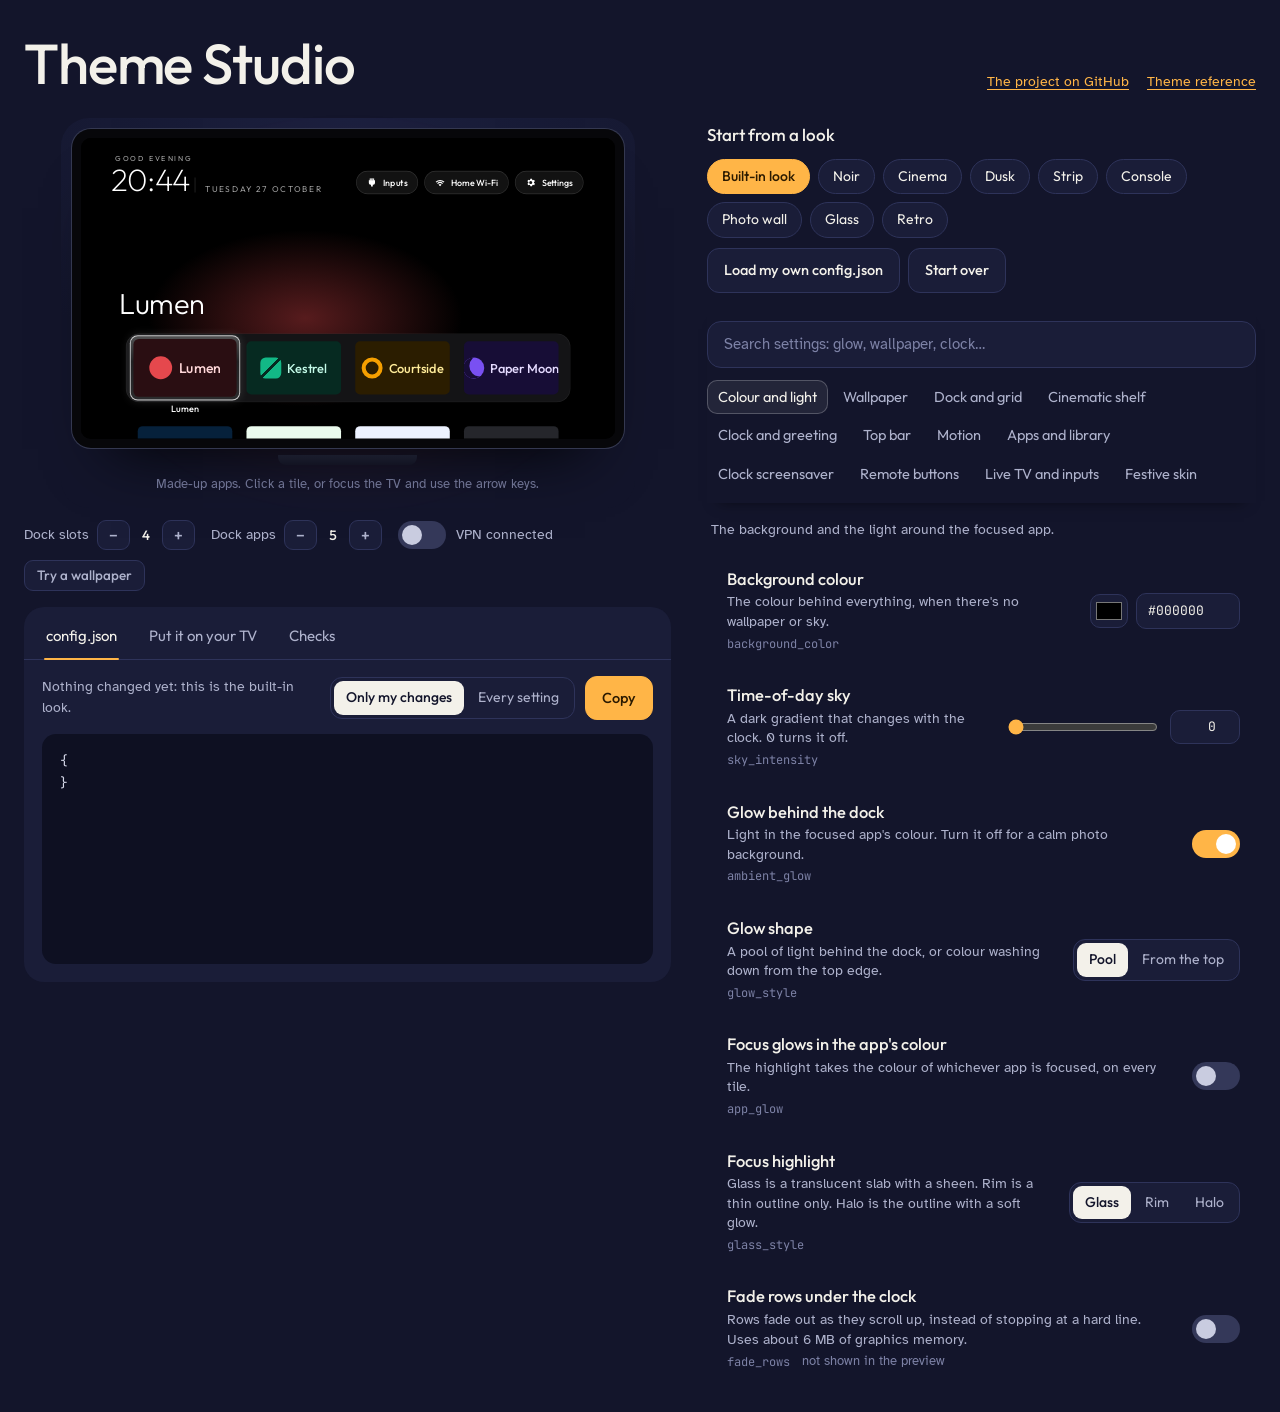
==== index.html @ d322337b "Add inline SVG favicon Co-Authored-By: Claude Opus 5.5 <noreply@anthropic.com>" ====
<!doctype html>
<html lang="en">
<head>
<meta charset="utf-8">
<meta name="viewport" content="width=device-width, initial-scale=1, viewport-fit=cover">
<title>Theme Studio</title>
<meta name="claude:viewport-fit-sides" content="cover">
<link rel="icon" type="image/svg+xml" href="data:image/svg+xml,%3Csvg xmlns='http://www.w3.org/2000/svg' viewBox='0 0 32 32'%3E%3Crect x='2' y='5' width='28' height='19' rx='3' fill='%2313152b' stroke='%23ffb547' stroke-width='2'/%3E%3Ccircle cx='25' cy='19.5' r='1.6' fill='%23ffb547'/%3E%3Cpath d='M11 28h10' stroke='%23ffb547' stroke-width='2' stroke-linecap='round'/%3E%3C/svg%3E">
<link rel="preconnect" href="https://fonts.googleapis.com">
<link rel="preconnect" href="https://fonts.gstatic.com" crossorigin>
<link rel="stylesheet" href="https://fonts.googleapis.com/css2?family=Outfit:wght@200;300;400;500;600&family=Atkinson+Hyperlegible:wght@400;700&family=JetBrains+Mono:wght@400;500&display=swap">
<style>
/*
  Layout: a living room after dark. Left, the TV on its wall (sticky), lit from behind in the focused app's colour;
  right, the settings list, styled like a TV menu. Below, the finished config.json and the three steps to use it.
  One dark look on purpose: it is a TV at night.
*/
:root {
  --night: #13152b;      /* the wall */
  --wall: #1a1d38;       /* raised surfaces */
  --wall-2: #222645;     /* inputs, hover */
  --edge: #2e335a;       /* hairlines */
  --ink: #f3f1ea;        /* warm white text */
  --soft: #aeb2cc;       /* secondary text */
  --faint: #7d82a6;      /* tertiary */
  --led: #ffb547;        /* standby-LED amber: the accent */
  --led-ink: #2b1a00;
  --ok: #6ee7a8;
  --warn: #ff9a62;
  --bad: #ff5c7a;
  --glass: rgba(255, 255, 255, .07);
  --glass-rim: rgba(255, 255, 255, .22);
  --font-display: "Outfit", "Avenir Next", "Segoe UI", sans-serif;
  --font-body: "Atkinson Hyperlegible", "Verdana", sans-serif;
  --font-code: "JetBrains Mono", ui-monospace, Menlo, Consolas, monospace;
  color-scheme: dark;
}
* { box-sizing: border-box; }
[hidden] { display: none !important; }
html, body { background: var(--night); color: var(--ink); }
body {
  font-family: var(--font-body); font-size: 15px; line-height: 1.55;
  padding-block: 28px 80px;
  padding-left: max(16px, env(safe-area-inset-left, 0px));
  padding-right: max(16px, env(safe-area-inset-right, 0px));
}
button, input, select, textarea { font: inherit; color: inherit; }
a { color: var(--led); text-underline-offset: 3px; }
code { font-family: var(--font-code); font-size: .86em; background: var(--wall-2); border-radius: 5px; padding: 1px 5px; overflow-wrap: anywhere; }
:focus-visible { outline: 2px solid var(--led); outline-offset: 2px; }
.wrap { max-width: 1500px; margin: 0 auto; }

/* Header */
.masthead { display: flex; flex-wrap: wrap; gap: 12px 32px; align-items: end; justify-content: space-between; margin-bottom: 26px; }
.brand { display: flex; flex-direction: column; gap: 6px; max-width: 62ch; }
.brand h1 { margin: 0; font-family: var(--font-display); font-weight: 200; font-size: clamp(34px, 4.4vw, 58px); line-height: 1; letter-spacing: -.02em; }
.brand h1 b { font-weight: 500; }
.brand p { margin: 0; color: var(--soft); font-size: 16px; }
.links { display: flex; gap: 18px; flex-wrap: wrap; font-size: 14px; }

/* Main grid */
.studio { display: grid; grid-template-columns: minmax(0, 1.18fr) minmax(0, 1fr); gap: 36px; align-items: start; }
.stage { display: flex; flex-direction: column; gap: 16px; min-width: 0; }
.tvblock { display: flex; flex-direction: column; gap: 12px; width: 100%; margin: 0 auto; }
.hint { color: var(--faint); }
/* The result card: three tabs, so the file, the steps and the checks are always one click away. */
.card { background: var(--wall); border-radius: 20px; display: flex; flex-direction: column; min-width: 0; overflow: hidden; }
.card-tabs { display: flex; gap: 4px; padding: 8px 8px 0; border-bottom: 1px solid var(--edge); flex-wrap: wrap; }
.card-tabs button { border: 0; background: none; color: var(--soft); font-family: var(--font-display); font-size: 15px; padding: 9px 14px 11px; border-radius: 10px 10px 0 0; cursor: pointer; display: inline-flex; gap: 8px; align-items: center; position: relative; }
.card-tabs button:hover { color: var(--ink); }
.card-tabs button.on { color: var(--ink); }
.card-tabs button.on::after { content: ""; position: absolute; left: 12px; right: 12px; bottom: -1px; height: 2px; border-radius: 2px; background: var(--led); }
.card-tabs .n { min-width: 18px; height: 18px; border-radius: 9px; background: var(--warn); color: #2b1300; font-size: 11.5px; font-weight: 600; display: inline-flex; align-items: center; justify-content: center; padding: 0 5px; }
.pane { padding: 16px 18px 18px; display: flex; flex-direction: column; gap: 14px; min-width: 0; }
.pane-head { display: flex; flex-wrap: wrap; gap: 10px 16px; align-items: center; justify-content: space-between; }
.pane-head p { margin: 0; color: var(--soft); font-size: 13.5px; flex: 1 1 220px; min-width: 0; }
.presets { padding-top: 4px; display: flex; flex-direction: column; gap: 10px; }
.ownrow { display: flex; flex-wrap: wrap; gap: 8px; align-items: center; }
.loadbox { background: var(--wall); border-radius: 16px; padding: 14px 16px; display: flex; flex-direction: column; gap: 10px; }
.loadbox p { margin: 0; color: var(--soft); font-size: 13.5px; }
.loadbox textarea { width: 100%; min-height: 140px; background: #0e1022; border: 1px solid var(--edge); border-radius: 12px; padding: 10px 12px; font-family: var(--font-code); font-size: 12.5px; line-height: 1.6; resize: vertical; }
.msg:empty { display: none; }

/* The TV on the wall, with bias lighting */
.room { position: relative; padding: 34px 26px 30px; border-radius: 28px; background: radial-gradient(120% 90% at 50% 0%, #1b1f3e 0%, var(--night) 70%); isolation: isolate; }
.bias { position: absolute; inset: 6% 8% 14%; border-radius: 40px; filter: blur(46px); opacity: .55; z-index: -1; transition: background .5s ease; }
.tv { position: relative; width: 100%; max-width: 100%; aspect-ratio: 16 / 9; border-radius: 10px; background: #000; box-shadow: 0 0 0 9px #07070a, 0 0 0 10px #343850, 0 40px 60px -30px rgba(0,0,0,.9); overflow: hidden; }
.tv:focus-visible { outline: none; box-shadow: 0 0 0 9px #07070a, 0 0 0 12px var(--led), 0 40px 60px -30px rgba(0,0,0,.9); }
.stand { width: 26%; height: 10px; margin: 16px auto 0; border-radius: 0 0 8px 8px; background: linear-gradient(180deg, #2a2e48, #191b2f); }
.screen { position: absolute; left: 0; top: 0; width: 1920px; height: 1080px; transform-origin: 0 0; font-family: var(--font-display); color: #fff; overflow: hidden; }
.stage-bar { display: flex; flex-wrap: wrap; gap: 10px 18px; align-items: center; justify-content: center; color: var(--soft); font-size: 13.5px; }
.roomhint { margin: 10px 0 0; text-align: center; font-size: 12.5px; }
.btn.sm.wp { font-size: 13.5px; padding: 5px 12px; }
.toggle-line { display: inline-flex; gap: 10px; align-items: center; cursor: pointer; }
.stepper { display: inline-flex; gap: 8px; align-items: center; }
.stepper b { min-width: 16px; text-align: center; color: var(--ink); font-family: var(--font-display); font-weight: 500; font-variant-numeric: tabular-nums; }
.btn.sm { padding: 3px 11px; border-radius: 9px; font-size: 16px; line-height: 1.4; }
.btn:disabled { opacity: .4; cursor: default; }

.presets { display: flex; flex-direction: column; gap: 10px; }
.presets h2, .panel h2 { margin: 0; font-family: var(--font-display); font-weight: 500; font-size: 17px; }
.chips { display: flex; flex-wrap: wrap; gap: 8px; }
.chip { border: 1px solid var(--edge); background: var(--wall); border-radius: 999px; padding: 6px 14px; font-family: var(--font-display); font-size: 14px; cursor: pointer; transition: background .15s, border-color .15s; }
.chip:hover { background: var(--wall-2); }
.chip.on { background: var(--led); border-color: var(--led); color: var(--led-ink); font-weight: 500; }

.checks { display: flex; flex-direction: column; gap: 6px; }
.check { display: grid; grid-template-columns: 9px minmax(0, 1fr); gap: 10px; align-items: baseline; font-size: 13.5px; padding: 9px 12px; border-radius: 10px; background: var(--wall); }
.check i { width: 8px; height: 8px; border-radius: 50%; transform: translateY(-1px); }
.check.warn i { background: var(--warn); } .check.bad i { background: var(--bad); } .check.info i { background: #8fb4ff; } .check.ok i { background: var(--ok); }

/* The settings list */
.editor { display: flex; flex-direction: column; gap: 14px; min-width: 0; }
.editor-top { position: sticky; top: env(safe-area-inset-top, 0px); z-index: 5; display: flex; flex-direction: column; gap: 12px; padding: 14px 0 12px; background: var(--night); box-shadow: 0 10px 14px -12px rgba(0,0,0,.6); }
.searchrow { display: flex; gap: 10px; align-items: center; }
.search { flex: 1; min-width: 0; background: var(--wall); border: 1px solid var(--edge); border-radius: 14px; padding: 11px 16px; font-size: 15px; }
.search::placeholder { color: var(--faint); }
.btn { border: 1px solid var(--edge); background: var(--wall); border-radius: 12px; padding: 10px 16px; font-family: var(--font-display); font-weight: 500; font-size: 14.5px; cursor: pointer; white-space: nowrap; transition: background .15s; }
.btn:hover { background: var(--wall-2); }
.btn.primary { background: var(--led); border-color: var(--led); color: var(--led-ink); }
.btn.primary:hover { background: #ffc46e; }
.tabs { display: flex; flex-wrap: wrap; gap: 4px 4px; }
.tab { flex: none; border: 0; background: transparent; color: var(--soft); border-radius: 10px; padding: 6px 11px; font-family: var(--font-display); font-size: 14.5px; cursor: pointer; display: inline-flex; gap: 7px; align-items: center; }
.tab:hover { background: var(--glass); color: var(--ink); }
.tab.on { background: var(--glass); color: var(--ink); box-shadow: inset 0 0 0 1px var(--glass-rim); }
.tab .n { min-width: 18px; height: 18px; border-radius: 9px; background: var(--led); color: var(--led-ink); font-size: 11.5px; font-weight: 600; display: inline-flex; align-items: center; justify-content: center; padding: 0 5px; }

.section-intro { color: var(--soft); font-size: 14px; margin: 2px 4px 0; max-width: 64ch; }
.list { display: flex; flex-direction: column; gap: 4px; }
.group-title { margin: 16px 4px 4px; font-family: var(--font-display); font-weight: 400; font-size: 20px; }
.row { position: relative; display: grid; grid-template-columns: minmax(0, 1fr) auto; gap: 4px 18px; padding: 14px 16px 14px 20px; border-radius: 16px; align-items: center; transition: background .15s, box-shadow .15s; }
.row:hover, .row:focus-within { background: var(--glass); box-shadow: inset 0 1px 0 rgba(255,255,255,.08), inset 0 0 0 1px rgba(255,255,255,.08); }
.row.changed::before { content: ""; position: absolute; left: 7px; top: 22px; width: 6px; height: 6px; border-radius: 50%; background: var(--led); }
.row .what { min-width: 0; display: flex; flex-direction: column; gap: 3px; }
.row .label { font-family: var(--font-display); font-size: 16.5px; font-weight: 500; line-height: 1.25; }
.row .help { color: var(--soft); font-size: 13.5px; line-height: 1.45; max-width: 60ch; }
.row .meta { display: flex; flex-wrap: wrap; gap: 6px 12px; align-items: center; font-size: 12.5px; color: var(--faint); }
.row .meta .key { font-family: var(--font-code); font-size: 12px; color: var(--faint); background: none; padding: 0; }
.row.changed .meta .key { color: var(--led); }
.row .meta .flag { color: var(--faint); }
.row .reset { border: 0; background: none; color: var(--soft); font-size: 12.5px; text-decoration: underline; text-underline-offset: 3px; cursor: pointer; padding: 0; }
.row .reset:hover { color: var(--ink); }
.row .ctl { display: flex; gap: 8px; align-items: center; justify-content: flex-end; flex-wrap: wrap; }
.row .ctl.wide { grid-column: 1 / -1; justify-content: stretch; }
.row .err { grid-column: 1 / -1; color: var(--bad); font-size: 13px; }

.switch { position: relative; width: 48px; height: 28px; flex: none; }
.switch input { position: absolute; inset: 0; opacity: 0; margin: 0; cursor: pointer; }
.switch span { position: absolute; inset: 0; border-radius: 14px; background: #343859; transition: background .15s; pointer-events: none; }
.switch span::after { content: ""; position: absolute; left: 4px; top: 4px; width: 20px; height: 20px; border-radius: 50%; background: #c9cce0; transition: transform .18s cubic-bezier(.3,1.4,.5,1); }
.switch input:checked + span { background: var(--led); }
.switch input:checked + span::after { transform: translateX(20px); background: #fff; }
.switch input:focus-visible + span { outline: 2px solid var(--led); outline-offset: 2px; }
.seg { display: inline-flex; background: var(--wall); border: 1px solid var(--edge); border-radius: 12px; padding: 3px; gap: 2px; }
.seg button { border: 0; background: none; border-radius: 9px; padding: 6px 12px; font-family: var(--font-display); font-size: 14px; color: var(--soft); cursor: pointer; }
.seg button.on { background: var(--ink); color: var(--night); font-weight: 500; }
.range { display: flex; align-items: center; gap: 10px; }
input[type="range"] { width: 150px; accent-color: var(--led); }
.num { width: 70px; background: var(--wall); border: 1px solid var(--edge); border-radius: 10px; padding: 6px 8px; font-family: var(--font-code); font-size: 13px; text-align: right; font-variant-numeric: tabular-nums; }
.txt { width: 240px; max-width: 100%; background: var(--wall); border: 1px solid var(--edge); border-radius: 10px; padding: 7px 11px; font-size: 14px; }
.colour { display: flex; gap: 8px; align-items: center; }
input[type="color"] { width: 38px; height: 34px; border: 1px solid var(--edge); border-radius: 10px; background: var(--wall); padding: 3px; cursor: pointer; }
textarea.list-in { width: 100%; min-height: 78px; background: var(--wall); border: 1px solid var(--edge); border-radius: 12px; padding: 9px 12px; font-family: var(--font-code); font-size: 12.5px; line-height: 1.6; resize: vertical; }
.empty { padding: 26px 18px; color: var(--soft); text-align: left; }

/* config.json and the steps */
.panel { background: var(--wall); border-radius: 20px; padding: 20px; display: flex; flex-direction: column; gap: 14px; min-width: 0; }
.panel-head { display: flex; flex-wrap: wrap; gap: 10px 16px; align-items: center; justify-content: space-between; }
.panel-head p { margin: 2px 0 0; color: var(--soft); font-size: 13.5px; }
.json { margin: 0; background: #0e1022; border-radius: 14px; padding: 16px 18px; font-family: var(--font-code); font-size: 13px; line-height: 1.65; color: #d8dbec; overflow: auto; max-height: 420px; }
.json .k { color: #9fb8ff; } .json .s { color: #b5e8c4; } .json .v { color: #ffcf8a; } .json .c { color: var(--led); }
.json .ch { background: rgba(255,181,71,.12); border-radius: 4px; }
.steps { margin: 0; padding: 0; list-style: none; display: flex; flex-direction: column; gap: 14px; counter-reset: s; }
.steps li { counter-increment: s; display: grid; grid-template-columns: 34px minmax(0, 1fr); gap: 12px; }
.steps li::before { content: counter(s); width: 30px; height: 30px; border-radius: 50%; background: var(--wall-2); color: var(--led); display: flex; align-items: center; justify-content: center; font-family: var(--font-display); font-weight: 500; }
.steps li div { min-width: 0; display: flex; flex-direction: column; gap: 6px; }
.steps b { font-family: var(--font-display); font-weight: 500; font-size: 16px; }
.steps p { margin: 0; color: var(--soft); font-size: 14px; }
.cmd { margin: 0; background: #0e1022; border-radius: 10px; padding: 10px 12px; font-family: var(--font-code); font-size: 12.5px; color: #d8dbec; overflow-x: auto; white-space: pre; }
.import textarea { width: 100%; min-height: 100px; background: #0e1022; border: 1px solid var(--edge); border-radius: 12px; padding: 10px 12px; font-family: var(--font-code); font-size: 12.5px; resize: vertical; }
.msg { font-size: 13.5px; color: var(--soft); }
.msg.err { color: var(--bad); }
.foot { margin: 4px 0 0; color: var(--faint); font-size: 13px; }

/* Wide and tall enough: the left side is pinned and sized to the window, and never scrolls as a whole.
   The TV shrinks so the card keeps about 300px; only the code box and the steps scroll inside the card. */
@media (min-width: 1101px) and (min-height: 700px) {
  body { padding-bottom: 18px; }
  #copyTop { display: none; }
  .stage { position: sticky; top: calc(env(safe-area-inset-top, 0px) + 18px); height: calc(100vh - 36px); }
  .tvblock { flex: none; }
  .room { width: min(100%, calc((100vh - 600px) * 1.78 + 40px)); min-width: 360px; margin: 0 auto; padding: 20px 20px 14px; }
  .card { flex: 1; min-height: 0; }
  .pane { flex: 1; min-height: 0; overflow-y: auto; }
  .pane[data-p="json"] { overflow: hidden; }
  .pane[data-p="json"] .json { flex: 1; min-height: 0; max-height: none; }
}
/* Narrow: one column in working order: the TV, the settings, then the result. */
@media (max-width: 1100px) {
  .studio { grid-template-columns: minmax(0, 1fr); }
  .stage { display: contents; }
  .tvblock { order: 1; }
  .editor { order: 2; }
  .card { order: 3; }
  .editor-top { position: static; box-shadow: none; }
}
@media (max-width: 560px) {
  .row { grid-template-columns: minmax(0, 1fr); padding-left: 18px; }
  .row .ctl { justify-content: flex-start; }
  .room { padding: 20px 12px 18px; border-radius: 20px; }
  input[type="range"] { width: 120px; }
}
@media (prefers-reduced-motion: reduce) {
  *, *::before, *::after { transition: none !important; }
}

/* ---------- The TV drawing (1920×1080 canvas) ---------- */
.L { position: absolute; inset: 0; pointer-events: none; }
.greet { position: absolute; left: 123px; top: 52px; font-size: 26px; letter-spacing: .26em; color: rgba(255,255,255,.66); text-transform: uppercase; white-space: nowrap; }
.clock { position: absolute; left: 108px; top: 92px; font-size: 112px; font-weight: 200; letter-spacing: -.02em; line-height: 1; }
.dates { position: absolute; display: flex; flex-direction: column; gap: 10px; font-size: 30px; letter-spacing: .2em; color: rgba(255,255,255,.62); text-transform: uppercase; white-space: nowrap; }
.dates .sub { font-size: 23px; letter-spacing: .16em; color: rgba(255,255,255,.5); }
.dates.white, .dates.white .sub { color: #fff; }
.vline { position: absolute; width: 2px; height: 54px; background: rgba(255,255,255,.22); }
.vline.white { background: #fff; }
.stats { position: absolute; left: 123px; font: 400 25px/1 "JetBrains Mono", monospace; color: rgba(255,255,255,.55); display: flex; gap: 34px; white-space: nowrap; }
.stats b { color: #fff; font-weight: 500; }
.pills { position: absolute; right: 113px; top: 118px; display: flex; gap: 22px; align-items: center; }
.pill { height: 84px; border-radius: 42px; padding: 0 36px; display: flex; align-items: center; gap: 20px; font-size: 32px; font-weight: 500; color: #fff; background: rgba(255,255,255,.07); border: 2px solid rgba(255,255,255,.14); white-space: nowrap; }
.pill svg { width: 38px; height: 38px; flex: none; }
.pill.round { width: 84px; padding: 0; justify-content: center; }
.pill .lbl { overflow: hidden; text-overflow: ellipsis; }
.pill .badge { font-size: 24px; background: #22c55e; color: #052e16; border-radius: 20px; padding: 3px 14px; display: flex; gap: 6px; align-items: center; }
.pill.vpn { background: #16a34a; border-color: #22c55e; }
.pill.logo { width: 84px; padding: 0; justify-content: center; font-size: 34px; font-weight: 600; background: #2a2f3a; }
.gearc { position: absolute; left: 918px; top: 92px; width: 84px; height: 84px; border-radius: 50%; background: rgba(255,255,255,.07); border: 2px solid rgba(255,255,255,.16); display: flex; align-items: center; justify-content: center; }
.gearc svg { width: 40px; height: 40px; }
.hero { position: absolute; left: 136px; font-weight: 300; letter-spacing: -.01em; line-height: 1.1; white-space: nowrap; }
.band { position: absolute; border-radius: 50px; border: 2px solid rgba(255,255,255,.07); }
.tile { position: absolute; border-radius: 18px; cursor: pointer; }
.tile .art { position: absolute; inset: 0; border-radius: 18px; overflow: hidden; display: flex; align-items: center; justify-content: center; }
.tile .nm { position: absolute; left: -30px; right: -30px; text-align: center; font-weight: 500; white-space: nowrap; opacity: 0; }
.tile.focus .nm { opacity: 1; }
.tile.dimname .nm { opacity: .5; }
.tile.focus.dimname .nm { opacity: 1; }
.ring { position: absolute; inset: -12px; border-radius: 26px; opacity: 0; pointer-events: none; }
.tile.focus .ring { opacity: 1; }
.ucard { position: absolute; inset: 0; display: flex; align-items: center; justify-content: center; }
.ucard i { width: 33%; aspect-ratio: 1; border-radius: 24%; display: block; box-shadow: 0 10px 24px rgba(0,0,0,.35); }
.lastop { position: absolute; left: 140px; font-size: 26px; letter-spacing: .2em; text-transform: uppercase; color: rgba(255,255,255,.6); }
.dots { position: absolute; left: 142px; display: flex; gap: 14px; }
.dots b { width: 14px; height: 14px; border-radius: 50%; background: rgba(255,255,255,.3); }
.dots b.on { width: 42px; border-radius: 7px; background: #fff; }
.wpimg { position: absolute; inset: 0; background-size: cover; background-position: center; }
.wpnote { position: absolute; right: 60px; bottom: 40px; font: 400 24px/1.35 "Atkinson Hyperlegible", sans-serif; color: rgba(255,255,255,.4); text-align: right; }
.petal { position: absolute; width: 22px; height: 14px; border-radius: 50% 50% 50% 0; background: #f59e0b; opacity: .7; }
.banner { display: flex; align-items: center; gap: 18px; width: 280px; justify-content: center; flex: none; }
.banner .mark { width: 62px; height: 62px; border-radius: 16px; flex: none; }
.banner .word { font-size: 38px; font-weight: 500; line-height: 1; white-space: nowrap; }
</style>
</head>
<body>

<div class="wrap">
  <header class="masthead">
    <div class="brand">
      <h1><b>Theme Studio</b></h1>
    </div>
    <nav class="links" aria-label="Project links">
      <a href="https://github.com/Gathin23/cleanyourtv" target="_blank" rel="noopener">The project on GitHub</a>
      <a href="https://github.com/Gathin23/cleanyourtv/blob/main/themes/README.md" target="_blank" rel="noopener">Theme reference</a>
    </nav>
  </header>

  <div class="studio">
    <section class="stage" aria-label="Preview and result">
      <div class="tvblock">
        <div class="room">
          <div class="bias" id="bias"></div>
          <div class="tv" id="tv" tabindex="0" aria-label="Home screen preview. Use the left and right arrow keys to move along the dock."><div class="screen" id="screen"></div></div>
          <div class="stand"></div>
          <p class="hint roomhint">Made-up apps. Click a tile, or focus the TV and use the arrow keys.</p>
        </div>
        <div class="stage-bar">
          <span style="display:flex;gap:10px 16px;flex-wrap:wrap;align-items:center">
            <span class="stepper" role="group" aria-label="Dock slots" title="How many slots the dock has. This is Apps per row (columns), so the grid changes width too. Written to config.json."><span>Dock slots</span><button type="button" class="btn sm" id="colMinus" aria-label="One fewer dock slot">&minus;</button><b id="colN">4</b><button type="button" class="btn sm" id="colPlus" aria-label="One more dock slot">+</button></span>
            <span class="stepper" role="group" aria-label="Dock apps in the preview" id="dockStep"><span>Dock apps</span><button type="button" class="btn sm" id="dockMinus" aria-label="One fewer dock app">&minus;</button><b id="dockN">5</b><button type="button" class="btn sm" id="dockPlus" aria-label="One more dock app">+</button></span>
            <label class="toggle-line"><span class="switch"><input type="checkbox" id="vpnUp"><span></span></span>VPN connected</label>
            <label class="btn sm wp" for="wpFile">Try a wallpaper</label>
            <input type="file" id="wpFile" accept="image/*" hidden>
          </span>
        </div>
      </div>

      <section class="card" aria-label="Result">
        <div class="card-tabs" role="tablist" aria-label="Result">
          <button type="button" role="tab" data-p="json" class="on" aria-selected="true">config.json</button>
          <button type="button" role="tab" data-p="use" aria-selected="false">Put it on your TV</button>
          <button type="button" role="tab" data-p="checks" aria-selected="false">Checks <span class="n" id="checksN" hidden></span></button>
        </div>

        <div class="pane" data-p="json" role="tabpanel">
          <div class="pane-head">
            <p id="outNote"></p>
            <div style="display:flex;gap:10px;flex-wrap:wrap;align-items:center">
              <div class="seg" role="group" aria-label="What to include">
                <button type="button" data-mode="changes" class="on">Only my changes</button>
                <button type="button" data-mode="full">Every setting</button>
              </div>
              <button class="btn primary" type="button" id="copyBtn">Copy</button>
            </div>
          </div>
          <pre class="json" id="out"></pre>
        </div>

        <div class="pane" data-p="use" role="tabpanel" hidden>
          <ol class="steps">
            <li><div><b>Save the file</b><p>Make a folder for your theme, for example <code>my-theme</code>, and save the config.json text in it as <code>config.json</code>. A background picture goes beside it as <code>wallpaper.jpg</code>: 1920&times;1080, dark, under about 300 KB.</p></div></li>
            <li><div><b>Send it to the TV</b><p>With ADB on and the cleanyourtv repo on your computer, run this from the repo folder. Home restarts with the theme.</p>
              <pre class="cmd">TV_HOST=&lt;tv ip&gt; tools/theme.sh path/to/my-theme</pre>
              <p>On Windows:</p>
              <pre class="cmd">powershell -ExecutionPolicy Bypass -File tools\theme.ps1 -TvHost &lt;tv ip&gt; path\to\my-theme</pre></div></li>
            <li><div><b>Go back any time</b><p>This returns the launcher to its built-in look.</p><pre class="cmd">TV_HOST=&lt;tv ip&gt; tools/theme.sh --reset</pre></div></li>
          </ol>
          <p class="foot">Not in the studio, because a theme can't set them: <code>icon_tiles</code>, <code>settings_fallback_components</code>, <code>settings_key_scancodes</code>, <code>latitude</code> and <code>longitude</code> live in the launcher's <code>config.xml</code> and need a rebuild. <code>race_calendar</code> is written by <code>tools/race_calendar.py</code>. Want your theme in the project? Read <a href="https://github.com/Gathin23/cleanyourtv/blob/main/themes/CREATE_A_THEME.md" target="_blank" rel="noopener">Create a theme</a>: it needs a screenshot from a real TV.</p>
        </div>

        <div class="pane" data-p="checks" role="tabpanel" hidden>
          <div class="checks" id="checks" aria-live="polite"></div>
        </div>
      </section>
    </section>

    <section class="editor" aria-label="Settings">
      <div class="presets">
        <h2>Start from a look</h2>
        <div class="chips" id="presets"></div>
        <div class="ownrow">
          <button class="btn" type="button" id="loadOpen" aria-expanded="false" aria-controls="loadBox">Load my own config.json</button>
          <button class="btn startover" type="button">Start over</button>
        </div>
        <div class="loadbox" id="loadBox" hidden>
          <p>Paste your theme's config.json, or choose the file. Its settings appear below, ready to edit; anything it leaves out stays at the built-in value.</p>
          <textarea id="importText" spellcheck="false" aria-label="Paste a config.json" placeholder='{ "glass_style": "rim", "dock_band": false }'></textarea>
          <div class="ownrow">
            <button class="btn primary" type="button" id="importBtn">Load it</button>
            <label class="btn" for="importFile">Choose a file</label>
            <input type="file" id="importFile" accept=".json,application/json,text/plain" hidden>
          </div>
          <p class="msg" id="importMsg" aria-live="polite"></p>
        </div>
      </div>
      <div class="editor-top">
        <div class="searchrow">
          <input class="search" id="search" type="search" placeholder="Search settings: glow, wallpaper, clock&hellip;" autocomplete="off" aria-label="Search settings">
          <button class="btn primary" type="button" id="copyTop">Copy config.json</button>
        </div>
        <div class="tabs" id="tabs" role="tablist" aria-label="Setting groups"></div>
      </div>
      <p class="section-intro" id="sectionIntro"></p>
      <div class="list" id="list"></div>
    </section>
  </div>
</div>

<script>
(function () {
  "use strict";
  // The launcher's built-in values: launcher/app/src/main/res/values/config.xml and the theme reader in Config.java.
  var DEF = {
    background_color: "#000000", sky_intensity: 0, ambient_glow: true, glow_style: "radial", app_glow: false, glass_style: "glass", fade_rows: false,
    wallpaper: true, wallpaper_dim: 0, wallpaper_true_color: false, wallpaper_rotation_minutes: 0, wallpaper_order: "shuffle", wallpaper_captions: false, wallpaper_moods: null,
    columns: 4, rows_below_dock: 0, dock_title: true, dock_row: true, dock_band: true, dock_glass: false, dock_opacity: 100, dock_even_padding: false,
    fill_dock: true, single_row: false, dock_band_all: false, always_show_names: false, uniform_tiles: false,
    cinematic_home: false, cinematic_dots: true, cinematic_white_focus: false, cinematic_scrim: 100, cinematic_art: 50,
    show_greeting: true, greeting_name: "", header_white: false, date_below_clock: false, show_stats: false, shamsi_date: false, lunar_date: false, lunar_utc_offset: null, locale: "",
    show_inputs_pill: true, icon_only_inputs: false, show_network_pill: true, icon_only_buttons: false, wifi_label_width: 0, wifi_status_color: false, wifi_status_warnings: false,
    vpn_app: "", vpn_pill: false, top_menu: false, launcher_settings_button: false, reorder_button: false, library_button: false, top_bar_apps: [],
    animations: true, focus_overshoot: true, advanced_effects: false, reduced_motion: false,
    dock_apps: [], hidden_apps: [], app_labels: [], app_banners: [], launch_actions: [], app_library: false, show_library_pill: true, app_library_selection: false,
    library_ok_opens: false, library_apps: [], tile_menu: false, show_home_settings_shortcut: false, module_cards: true,
    home_idle_clock_minutes: 0, clock_wallpaper: false, clock_wallpaper_dim: 50, clock_glow: true,
    app_keys: [], settings_key_keycodes: [], settings_key_panel: false, input_key_keycodes: [], key_filter: true, gamepad_passthrough: false, consume_volume_keys: false,
    restore_key_services: false, home_long_press_home: false, stock_home_redirect: "",
    live_tv_package: "", live_tv_action: "", live_tv_input_id: "", boot_to_live_tv: false, open_on_start_choice: false, power_on_home: false, power_on_home_always: false,
    inputs_connected_only: false, handle_view_inputs: false, input_action: "", input_uri_scheme: "", input_sources: [], source_panel_service: "", source_panel_action: "", source_panel_extra: "", coocaa_sources: false,
    festival: "", festival_until: "", greeting: "", accent_color: ""
  };

  // t: b on/off, i number, e choice, c colour, s text, d date, l list, n list of numbers, j JSON object.
  // draw: shown in the preview. own: belongs to one person's TV, so it goes into config.json only when set.
  var GROUPS = [
    { id: "look", title: "Colour and light", intro: "The background and the light around the focused app.", keys: [
      { k: "background_color", t: "c", draw: 1, l: "Background colour", h: "The colour behind everything, when there's no wallpaper or sky." },
      { k: "sky_intensity", t: "i", min: 0, max: 100, draw: 1, l: "Time-of-day sky", h: "A dark gradient that changes with the clock. 0 turns it off." },
      { k: "ambient_glow", t: "b", draw: 1, l: "Glow behind the dock", h: "Light in the focused app's colour. Turn it off for a calm photo background." },
      { k: "glow_style", t: "e", o: [["radial", "Pool"], ["horizon", "From the top"]], draw: 1, l: "Glow shape", h: "A pool of light behind the dock, or colour washing down from the top edge." },
      { k: "app_glow", t: "b", draw: 1, l: "Focus glows in the app's colour", h: "The highlight takes the colour of whichever app is focused, on every tile." },
      { k: "glass_style", t: "e", o: [["glass", "Glass"], ["rim", "Rim"], ["halo", "Halo"]], draw: 1, l: "Focus highlight", h: "Glass is a translucent slab with a sheen. Rim is a thin outline only. Halo is the outline with a soft glow." },
      { k: "fade_rows", t: "b", l: "Fade rows under the clock", h: "Rows fade out as they scroll up, instead of stopping at a hard line. Uses about 6 MB of graphics memory." }
    ]},
    { id: "wall", title: "Wallpaper", intro: "A picture behind Home: wallpaper.jpg beside config.json, or a wallpapers folder for a collection.", keys: [
      { k: "wallpaper", t: "b", draw: 1, l: "Show the wallpaper", h: "Use the theme's picture. Try one with the button under the TV." },
      { k: "wallpaper_dim", t: "i", min: 0, max: 90, unit: "%", draw: 1, l: "Darken the wallpaper", h: "A black shade over the picture, so text stays readable." },
      { k: "wallpaper_true_color", t: "b", l: "Full-colour decoding", h: "Stops dark gradients from banding. Uses 8 MB instead of 4, so only for TVs with 2 GB of memory or more." },
      { k: "wallpaper_rotation_minutes", t: "i", min: 0, max: 1440, unit: "min", l: "Change picture every", h: "Rotate through the wallpapers folder. 0 keeps one picture." },
      { k: "wallpaper_order", t: "e", o: [["shuffle", "Shuffle"], ["sequential", "In order"]], l: "Rotation order", h: "Random without repeating the current picture, or by file name." },
      { k: "wallpaper_captions", t: "b", l: "Picture captions", h: "Show each picture's name under the buttons, from wallpapers/captions.txt." },
      { k: "wallpaper_moods", t: "j", l: "Pictures by time of day", h: "Group pictures into morning, evening and night, using file names from the wallpapers folder." }
    ]},
    { id: "dock", title: "Dock and grid", intro: "The row of favourite apps at the bottom, and the grid of everything else.", keys: [
      { k: "columns", t: "i", min: 1, max: 8, draw: 1, l: "Apps per row", h: "Also sets how many apps the dock holds. Tiles shrink from 5 up." },
      { k: "rows_below_dock", t: "i", min: 0, max: 3, draw: 1, l: "Grid rows in view", h: "How many rows of apps show under the dock. Tiles shrink to fit." },
      { k: "dock_title", t: "b", draw: 1, l: "Big app name above the dock", h: "The focused dock app's name in large light type." },
      { k: "dock_row", t: "b", draw: 1, l: "Dock as its own row", h: "Off makes the dock apps simply the first tiles of one grid." },
      { k: "dock_band", t: "b", draw: 1, l: "Band behind the dock", h: "Off leaves the tiles floating on the background." },
      { k: "dock_glass", t: "b", draw: 1, l: "Frosted-glass band", h: "A light, frosted band, like the buttons. Suits a wallpaper or the sky." },
      { k: "dock_opacity", t: "i", min: 30, max: 100, unit: "%", draw: 1, l: "Band opacity", h: "Lower lets the wallpaper show through the band." },
      { k: "dock_even_padding", t: "b", draw: 1, l: "Even padding in the band", h: "The space around the tiles matches the space between them." },
      { k: "fill_dock", t: "b", draw: 1, l: "Fill empty dock slots", h: "Use the first grid apps for slots your dock apps leave free. Off leaves them empty." },
      { k: "single_row", t: "b", draw: 1, l: "Everything in one row", h: "Every app in the dock's row, scrolling sideways, with no grid below." },
      { k: "dock_band_all", t: "b", draw: 1, l: "Band behind the whole row", h: "With everything in one row, run the band behind all the apps." },
      { k: "always_show_names", t: "b", draw: 1, l: "Names under every tile", h: "Dimmed until focused. The band grows to hold them." },
      { k: "uniform_tiles", t: "b", draw: 1, l: "Icon cards instead of banners", h: "Each app as its icon on a card tinted from it, so the row looks even." }
    ]},
    { id: "cine", title: "Cinematic shelf", intro: "The top of the screen becomes a stage for the focused dock app.", keys: [
      { k: "cinematic_home", t: "b", draw: 1, l: "Cinematic shelf", h: "The focused app's softened artwork fills the top in its colour, with a large name and Last opened." },
      { k: "cinematic_dots", t: "b", draw: 1, l: "Position dots", h: "Dots under the name showing where you are in the dock." },
      { k: "cinematic_white_focus", t: "b", draw: 1, l: "White focus on the dock", h: "Keep the highlight white instead of the app's colour." },
      { k: "cinematic_scrim", t: "i", min: 0, max: 100, unit: "%", draw: 1, l: "Shade behind the name", h: "Lower lets a wallpaper show through." },
      { k: "cinematic_art", t: "i", min: 0, max: 100, unit: "%", draw: 1, l: "Artwork strength", h: "0 hides the artwork and leaves the wallpaper uncovered." }
    ]},
    { id: "head", title: "Clock and greeting", intro: "The top-left corner.", keys: [
      { k: "show_greeting", t: "b", draw: 1, l: "Greeting", h: "Good morning, Good evening and so on, above the clock." },
      { k: "greeting_name", t: "s", draw: 1, l: "Name in the greeting", h: "Adds a name: Good evening, Sam.", ph: "Sam" },
      { k: "header_white", t: "b", draw: 1, l: "Bright date", h: "The date and the divider in full white instead of dimmed." },
      { k: "date_below_clock", t: "b", draw: 1, l: "Date under the clock", h: "Gives the buttons more room on the right." },
      { k: "show_stats", t: "b", draw: 1, l: "System line", h: "CPU, free memory and free storage under the clock." },
      { k: "shamsi_date", t: "b", draw: 1, l: "Solar Hijri date", h: "Shown above the Gregorian date." },
      { k: "lunar_date", t: "b", draw: 1, l: "Lunar date", h: "The lunisolar date under the Gregorian one, with the zodiac year." },
      { k: "lunar_utc_offset", t: "i", min: 0, max: 14, opt: 1, l: "Lunar calendar zone", h: "7 Vietnamese, 8 Chinese, 9 Korean. Left alone, it follows the TV's language." },
      { k: "locale", t: "s", l: "Launcher language", h: "A language tag such as de or pt-BR, for TVs whose menu lacks your language. Empty follows the TV.", ph: "pt-BR" }
    ]},
    { id: "bar", title: "Top bar", intro: "The buttons in the top-right corner.", keys: [
      { k: "show_inputs_pill", t: "b", draw: 1, l: "Inputs button", h: "Switches between HDMI ports and Live TV." },
      { k: "icon_only_inputs", t: "b", draw: 1, l: "Inputs as an icon", h: "A round icon instead of the labelled button." },
      { k: "show_network_pill", t: "b", draw: 1, l: "Network button", h: "Shows Wi-Fi or Ethernet." },
      { k: "icon_only_buttons", t: "b", draw: 1, l: "Network and Settings as icons", h: "Round icon buttons instead of labelled ones." },
      { k: "wifi_label_width", t: "i", min: 0, max: 300, unit: "dp", draw: 1, l: "Keep the network name", h: "With icon buttons, show the network name up to this width. 0 shows the icon only." },
      { k: "wifi_status_color", t: "b", draw: 1, l: "Green when online", h: "The network icon turns green while the TV has internet." },
      { k: "wifi_status_warnings", t: "b", l: "Orange and red warnings", h: "With green when online: orange without internet, red when offline." },
      { k: "vpn_app", t: "s", draw: 1, l: "VPN app", h: "The package of your VPN app, opened from the network or VPN button.", ph: "com.wireguard.android" },
      { k: "vpn_pill", t: "b", draw: 1, l: "Separate VPN button", h: "Green while the VPN is up, red VPN off while it isn't. Use the switch under the TV to see both." },
      { k: "top_menu", t: "b", draw: 1, l: "One menu button", h: "Inputs, network and Settings folded into one gear in the middle." },
      { k: "launcher_settings_button", t: "b", draw: 1, l: "Settings opens the launcher's settings", h: "Instead of the TV's own Settings." },
      { k: "reorder_button", t: "b", draw: 1, l: "Reorder button", h: "A button for moving apps around. Reordering is always in the Settings button's long-press menu too." },
      { k: "library_button", t: "b", draw: 1, l: "App library button", h: "A round button beside Settings. Needs the app library." },
      { k: "top_bar_apps", t: "l", draw: 1, own: 1, l: "Apps in the top bar", h: "Round logo buttons for these apps, one package name per line. They leave the grid." }
    ]},
    { id: "motion", title: "Motion", intro: "How focus moves between tiles.", keys: [
      { k: "animations", t: "b", draw: 1, l: "Animations", h: "Focus, glass, title and tile movement." },
      { k: "focus_overshoot", t: "b", draw: 1, l: "Springy focus", h: "The highlight swings a little past each tile before settling. Off glides straight there." },
      { k: "advanced_effects", t: "b", draw: 1, l: "Extra effects", h: "A lifted tile, icon zoom, smoother colour changes and app opening effects." },
      { k: "reduced_motion", t: "b", draw: 1, l: "Calm motion", h: "Every movement under 90 ms, no bounce. For slow TVs." }
    ]},
    { id: "apps", title: "Apps and library", intro: "Which apps appear, and how. Package names go one per line.", keys: [
      { k: "dock_apps", t: "l", own: 1, l: "Dock apps", h: "Package names, in order. Leave empty to keep the dock your launcher already has.", ph: "com.netflix.ninja\ncom.google.android.youtube.tv" },
      { k: "hidden_apps", t: "l", own: 1, l: "Hidden apps", h: "Never shown as tiles." },
      { k: "app_labels", t: "l", own: 1, l: "Rename tiles", h: "package=Name, one per line.", ph: "com.telekom.onetv.tv.pl=TV" },
      { k: "app_banners", t: "l", own: 1, l: "Built-in tile artwork", h: "package=banner_name, using a banner bundled with the launcher." },
      { k: "launch_actions", t: "l", own: 1, l: "Open a screen of an app", h: "package=action, for example a TV app's programme guide." },
      { k: "app_library", t: "b", l: "App library", h: "A page with every installed app, where you add apps to Home or take them off." },
      { k: "show_library_pill", t: "b", l: "Library entry after the last row", h: "Turn off when the top-bar library button is the way in." },
      { k: "app_library_selection", t: "b", l: "Tick apps in the library", h: "OK toggles a checkmark instead of opening the app." },
      { k: "library_ok_opens", t: "b", l: "Open any app from the library", h: "OK opens every app there, not only the ones on Home." },
      { k: "library_apps", t: "l", own: 1, l: "Pre-added library apps", h: "Packages that start out on Home as if added from the library." },
      { k: "tile_menu", t: "b", l: "Tile menu", h: "Hold OK or press Menu on a tile for Move, Remove and App info." },
      { k: "show_home_settings_shortcut", t: "b", l: "Default-home tile", h: "A tile that opens the TV's choice of Home app, where it has one." },
      { k: "module_cards", t: "b", l: "Module cards", h: "Look for add-on widget apps and offer to show them." }
    ]},
    { id: "saver", title: "Clock screensaver", intro: "A moving clock when Home sits untouched.", keys: [
      { k: "home_idle_clock_minutes", t: "i", min: 0, max: 1440, unit: "min", l: "Start the clock after", h: "Minutes of no remote presses on Home. 0 turns it off." },
      { k: "clock_wallpaper", t: "b", l: "Clock over the wallpaper", h: "Instead of black with a coloured glow." },
      { k: "clock_wallpaper_dim", t: "i", min: 0, max: 90, unit: "%", l: "Darken it behind the clock", h: "How dark the wallpaper is behind the clock." },
      { k: "clock_glow", t: "b", l: "Coloured glow", h: "Off leaves the clock on plain black, kinder to OLED screens." }
    ]},
    { id: "keys", title: "Remote buttons", intro: "These belong to your TV and remote, so they go into config.json only when you set them. Most need the launcher's key helper, switched on when it is installed.", keys: [
      { k: "app_keys", t: "l", own: 1, l: "Buttons that open apps", h: "keycode:package, one per line. hold: for a long press, an action word such as mute instead of a package.", ph: "190:com.google.android.youtube.tv\nhold:190:com.netflix.ninja" },
      { k: "settings_key_keycodes", t: "n", own: 1, l: "Settings buttons", h: "Keycodes that open Settings. TCL Google TV remotes send 83." },
      { k: "settings_key_panel", t: "b", own: 1, l: "Quick-settings panel", h: "Those buttons open a small panel instead of the full Settings." },
      { k: "input_key_keycodes", t: "n", own: 1, l: "Extra Input buttons", h: "Keycodes that open the input list." },
      { k: "key_filter", t: "b", own: 1, l: "Key helper filtering", h: "Off keeps the helper on but stops it catching keys: button mappings stop, held volume always repeats." },
      { k: "gamepad_passthrough", t: "b", own: 1, l: "Let game controllers through", h: "Stop catching keys while a controller is connected." },
      { k: "consume_volume_keys", t: "b", own: 1, l: "Fix double volume steps", h: "For firmware where one volume press moves two steps." },
      { k: "restore_key_services", t: "b", own: 1, l: "Bring the key helper back", h: "After a force stop, Home switches the helpers on again. Needs RESTORE_KEY_SERVICES=1 at install." },
      { k: "home_long_press_home", t: "b", own: 1, l: "Long Home press opens Home", h: "For remotes where a firm Home press does nothing. Can stop held keys repeating." },
      { k: "stock_home_redirect", t: "s", own: 1, l: "Send the old launcher back", h: "For firmware that turns its own launcher back on: its package name here." }
    ]},
    { id: "tv", title: "Live TV and inputs", intro: "These belong to your TV, so they go into config.json only when you set them.", keys: [
      { k: "live_tv_package", t: "s", own: 1, l: "Live TV app", h: "The TV's tuner app, listed last in the Inputs menu.", ph: "com.tcl.tv" },
      { k: "live_tv_action", t: "s", own: 1, l: "Live TV start action", h: "Only for a Live TV app with no normal entry." },
      { k: "live_tv_input_id", t: "s", own: 1, l: "Exact tuner input", h: "Opens that tuner's channels from the Live TV row." },
      { k: "boot_to_live_tv", t: "b", own: 1, l: "Start on Live TV", h: "Open Live TV the first time Home appears after the TV starts." },
      { k: "open_on_start_choice", t: "b", own: 1, l: "Choose an app to start on", h: "Adds an Open on start row to the launcher's settings." },
      { k: "power_on_home", t: "b", own: 1, l: "Home instead of firmware Live TV", h: "For TVs that open Live TV by themselves at power-on. Needs HomeKeyService." },
      { k: "power_on_home_always", t: "b", own: 1, l: "Always Home at power-on", h: "Whatever the TV put in front. Needs HomeKeyService." },
      { k: "inputs_connected_only", t: "b", own: 1, l: "Only connected inputs", h: "Fold empty HDMI ports behind More inputs." },
      { k: "handle_view_inputs", t: "b", own: 1, l: "Answer the system input switcher", h: "For TVs whose stock launcher was the only one that did." },
      { k: "input_action", t: "s", own: 1, l: "HDMI open action", h: "For sets where nothing else opens an HDMI input (XGIMI)." },
      { k: "input_uri_scheme", t: "s", own: 1, l: "HDMI address scheme", h: "Instead of content:// (YaOS)." },
      { k: "input_sources", t: "l", own: 1, l: "Vendor source numbers", h: "HW<n>=<number>, one per line." },
      { k: "source_panel_service", t: "s", own: 1, l: "Source panel service", h: "The TV's own source panel, for sets with no input framework." },
      { k: "source_panel_action", t: "s", own: 1, l: "Source panel action", h: "Or the activity action that opens it." },
      { k: "source_panel_extra", t: "s", own: 1, l: "Source panel extra", h: "One number sent with it, name=value." },
      { k: "coocaa_sources", t: "b", own: 1, l: "Coocaa OS sources", h: "Skyworth China firmware only." }
    ]},
    { id: "fest", title: "Festive skin", intro: "Seasonal decorations: a diya for Wi-Fi, a bell for Inputs, a marigold for Settings, and a petal shower on the day's first Home.", keys: [
      { k: "festival", t: "s", draw: 1, l: "Festival", h: "dussehra and diwali come with their own greeting. Empty turns the skin off.", ph: "diwali" },
      { k: "festival_until", t: "d", l: "Last day", h: "The skin turns itself off after this date." },
      { k: "greeting", t: "s", draw: 1, l: "Festive greeting", h: "Replaces the time-of-day greeting while the skin is on.", ph: "Happy holidays" },
      { k: "accent_color", t: "c", draw: 1, opt: 1, l: "Festive glow colour", h: "Diya gold if not set." }
    ]}
  ];
  var KEYS = {}, ORDER = [];
  GROUPS.forEach(function (g) { g.keys.forEach(function (d) { d.g = g.id; KEYS[d.k] = d; ORDER.push(d.k); }); });
  var NOT_THEME = ["icon_tiles", "settings_fallback_components", "settings_key_scancodes", "latitude", "longitude", "race_calendar"];

  var PRESETS = [
    { name: "Built-in look", cfg: {} },
    { name: "Noir", cfg: { ambient_glow: false, dock_band: false, glass_style: "rim", focus_overshoot: false, icon_only_buttons: true, icon_only_inputs: true, header_white: true, clock_glow: false } },
    { name: "Cinema", cfg: { columns: 5, cinematic_home: true, glow_style: "horizon", dock_opacity: 70, wifi_status_color: true } },
    { name: "Dusk", cfg: { columns: 5, sky_intensity: 70, dock_glass: true, glass_style: "halo", always_show_names: true, date_below_clock: true, wifi_status_color: true } },
    { name: "Strip", cfg: { single_row: true, dock_band_all: true, uniform_tiles: true } },
    { name: "Console", cfg: { columns: 5, background_color: "#0B0F14", show_greeting: false, top_menu: true, show_stats: true, rows_below_dock: 2, dock_title: false, wifi_status_color: true, wifi_status_warnings: true, reduced_motion: true } },
    { name: "Photo wall", cfg: { columns: 5, background_color: "#06080A", wallpaper_true_color: true, wallpaper_dim: 20, dock_opacity: 50, ambient_glow: false, glass_style: "halo", icon_only_buttons: true, focus_overshoot: false } },
    { name: "Glass", cfg: { background_color: "#090C14", cinematic_home: true, dock_glass: true, icon_only_buttons: true, app_glow: true, glow_style: "horizon", focus_overshoot: false, advanced_effects: true } },
    { name: "Retro", cfg: { columns: 5, dock_band: false, glass_style: "rim", dock_title: false, ambient_glow: false, icon_only_buttons: true, icon_only_inputs: true, wifi_status_color: true, tile_menu: true, wallpaper_dim: 10, reduced_motion: true } }
  ];

  // ---------- state ----------
  var STORE = "cyt-theme-studio-v1";
  var state = {}, preset = "Built-in look", mode = "changes", tab = "look", previewDock = 5, wallpaperURL = "", focusIdx = 0, lastLen = 4;
  try { var sv = JSON.parse(localStorage.getItem(STORE) || "null"); if (sv && typeof sv === "object") { state = sv.state || {}; preset = sv.preset || ""; tab = sv.tab || "look"; } } catch (e) {}
  function save() { try { localStorage.setItem(STORE, JSON.stringify({ state: state, preset: preset, mode: mode, tab: tab })); } catch (e) {} }
  Object.keys(state).forEach(function (k) { if (!KEYS[k] || !valid(KEYS[k], state[k])) delete state[k]; });

  function same(a, b) { return JSON.stringify(a) === JSON.stringify(b); }
  function has(k) { return Object.prototype.hasOwnProperty.call(state, k); }
  function v(k) { return has(k) ? state[k] : DEF[k]; }
  // Does x fit setting d? Mirrors what the controls themselves can produce.
  function valid(d, x) {
    if (x === null) return DEF[d.k] === null || !!d.opt;
    switch (d.t) {
      case "b": return typeof x === "boolean";
      case "i": return typeof x === "number" && Math.round(x) === x && x >= d.min && x <= d.max;
      case "e": return d.o.some(function (o) { return o[0] === x; });
      case "c": return /^#[0-9a-fA-F]{6}$/.test(x) || (!!d.opt && x === "");
      case "s": return typeof x === "string";
      case "d": return x === "" || /^\d{4}-\d{2}-\d{2}$/.test(x);
      case "l": return Array.isArray(x) && x.every(function (y) { return typeof y === "string"; });
      case "n": return Array.isArray(x) && x.every(function (y) { return typeof y === "number" && Math.round(y) === y && y >= 0; });
      case "j": return typeof x === "object" && !Array.isArray(x);
    }
    return false;
  }
  function setKey(k, val) { dropUndo(); if (same(val, DEF[k])) delete state[k]; else state[k] = val; preset = ""; save(); update(k); }

  // ---------- helpers ----------
  function esc(t) { return String(t).replace(/&/g, "&amp;").replace(/</g, "&lt;").replace(/>/g, "&gt;").replace(/"/g, "&quot;"); }
  function $(id) { return document.getElementById(id); }

  // ---------- tabs and rows ----------
  var tabsEl = $("tabs"), listEl = $("list"), searchEl = $("search");
  GROUPS.forEach(function (g) {
    var b = document.createElement("button"); b.type = "button"; b.className = "tab"; b.dataset.g = g.id; b.setAttribute("role", "tab");
    b.innerHTML = '<span>' + esc(g.title) + '</span><span class="n" hidden></span>';
    b.addEventListener("click", function () { tab = g.id; searchEl.value = ""; save(); renderList(); });
    tabsEl.appendChild(b);
  });

  function renderList() {
    var q = searchEl.value.trim().toLowerCase();
    tabsEl.querySelectorAll(".tab").forEach(function (b) { var on = !q && b.dataset.g === tab; b.classList.toggle("on", on); b.setAttribute("aria-selected", on ? "true" : "false"); });
    listEl.innerHTML = "";
    if (q) {
      $("sectionIntro").textContent = "Settings matching “" + searchEl.value.trim() + "”.";
      var hits = 0;
      GROUPS.forEach(function (g) {
        var ks = g.keys.filter(function (d) { return (d.k + " " + d.l + " " + d.h).toLowerCase().indexOf(q) >= 0; });
        if (!ks.length) return;
        var t = document.createElement("h3"); t.className = "group-title"; t.textContent = g.title; listEl.appendChild(t);
        ks.forEach(function (d) { listEl.appendChild(buildRow(d)); hits++; });
      });
      if (!hits) listEl.innerHTML = '<div class="empty">Nothing matches that. Try a plainer word such as colour, dock or clock.</div>';
    } else {
      var g = GROUPS.filter(function (x) { return x.id === tab; })[0] || GROUPS[0];
      $("sectionIntro").textContent = g.intro;
      g.keys.forEach(function (d) { listEl.appendChild(buildRow(d)); });
    }
    ORDER.forEach(syncRow);
  }
  searchEl.addEventListener("input", renderList);

  function buildRow(d) {
    var k = d.k, row = document.createElement("div"); row.className = "row"; row.id = "row-" + k;
    var id = "k-" + k;
    var flag = d.own ? '<span class="flag">only written when set</span>' : (d.draw ? "" : '<span class="flag">not shown in the preview</span>');
    row.innerHTML = '<div class="what"><label class="label" for="' + id + '">' + esc(d.l) + '</label><span class="help">' + esc(d.h) + (d.k === "columns" ? " The Dock slots counter under the TV changes this too." : "") + '</span><span class="meta"><code class="key">' + k + '</code>' + flag + '<button type="button" class="reset" hidden>Reset</button></span></div>';
    var ctl = document.createElement("div"); ctl.className = "ctl";
    if (d.t === "b") {
      ctl.innerHTML = '<span class="switch"><input type="checkbox" id="' + id + '"><span></span></span>';
      ctl.querySelector("input").addEventListener("change", function (e) { setKey(k, e.target.checked); });
    } else if (d.t === "i") {
      ctl.innerHTML = '<span class="range"><input type="range" id="' + id + '-r" min="' + d.min + '" max="' + d.max + '" aria-label="' + esc(d.l) + '"><input class="num" type="number" id="' + id + '" min="' + d.min + '" max="' + d.max + '"></span>' + (d.unit ? '<span style="color:var(--faint);font-size:13px">' + d.unit + '</span>' : '');
      var r = ctl.querySelector('input[type="range"]'), n = ctl.querySelector(".num");
      r.addEventListener("input", function () { n.value = r.value; setKey(k, +r.value); });
      n.addEventListener("change", function () { var x = Math.round(+n.value); if (isNaN(x)) { syncRow(k); return; } x = Math.max(d.min, Math.min(d.max, x)); setKey(k, x); syncRow(k); });
    } else if (d.t === "e") {
      ctl.innerHTML = '<div class="seg" role="group" aria-label="' + esc(d.l) + '">' + d.o.map(function (o) { return '<button type="button" data-v="' + o[0] + '">' + esc(o[1]) + '</button>'; }).join("") + '</div>';
      ctl.querySelectorAll("button").forEach(function (b) { b.addEventListener("click", function () { setKey(k, b.dataset.v); syncRow(k); }); });
      ctl.querySelector("button").id = id;
    } else if (d.t === "c") {
      ctl.innerHTML = '<span class="colour"><input type="color" id="' + id + '-p" aria-label="' + esc(d.l) + '"><input class="txt" style="width:104px;font-family:var(--font-code);font-size:13px" id="' + id + '" maxlength="7" placeholder="#RRGGBB"></span>';
      var p = ctl.querySelector('input[type="color"]'), tx = ctl.querySelector(".txt");
      p.addEventListener("input", function () { setKey(k, p.value.toUpperCase()); tx.value = p.value.toUpperCase(); });
      tx.addEventListener("change", function () { var val = tx.value.trim(); if (!val && d.opt) { setKey(k, ""); return; } if (/^#[0-9a-fA-F]{6}$/.test(val)) setKey(k, val.toUpperCase()); syncRow(k); });
    } else if (d.t === "s" || d.t === "d") {
      ctl.innerHTML = '<input class="txt" type="' + (d.t === "d" ? "date" : "text") + '" id="' + id + '" spellcheck="false"' + (d.ph ? ' placeholder="' + esc(d.ph) + '"' : '') + '>';
      ctl.querySelector("input").addEventListener("input", function (e) { setKey(k, e.target.value.trim()); });
    } else {
      ctl.className = "ctl wide";
      var ph = d.t === "j" ? '{"morning": ["dawn.jpg"], "evening": ["dusk.jpg"], "night": ["stars.jpg"]}' : (d.ph || "one per line");
      ctl.innerHTML = '<textarea class="list-in" id="' + id + '" spellcheck="false" placeholder="' + esc(ph) + '"></textarea>';
      var ta = ctl.querySelector("textarea");
      ta.addEventListener("input", function () {
        var old = row.querySelector(".err"); if (old) old.remove();
        function err(t) { var e = document.createElement("div"); e.className = "err"; e.textContent = t; row.appendChild(e); }
        if (d.t === "j") {
          if (!ta.value.trim()) { setKey(k, null); return; }
          try { var o = JSON.parse(ta.value); if (!o || typeof o !== "object" || Array.isArray(o)) throw 0; setKey(k, o); }
          catch (e) { err("This needs to be a JSON object, like the example. Until it is, the last valid value stays."); }
          return;
        }
        var items = ta.value.split("\n").map(function (x) { return x.trim(); }).filter(Boolean);
        if (d.t === "n") {
          var bad = items.filter(function (x) { return !/^\d+$/.test(x); });
          if (bad.length) { err("Keycodes are whole numbers. Fix: " + bad.join(", ")); return; }
          items = items.map(Number);
        }
        setKey(k, items);
      });
    }
    row.appendChild(ctl);
    row.querySelector(".reset").addEventListener("click", function () { delete state[k]; preset = ""; save(); syncRow(k); update(); });
    return row;
  }

  function syncRow(k) {
    var d = KEYS[k], row = $("row-" + k); if (!row) return;
    var val = v(k), id = "k-" + k;
    row.classList.toggle("changed", has(k));
    row.querySelector(".reset").hidden = !has(k);
    if (d.t === "b") $(id).checked = !!val;
    else if (d.t === "i") { var shown = val == null ? (d.k === "lunar_utc_offset" ? 8 : d.min) : val; if (document.activeElement !== $(id)) $(id).value = val == null ? "" : val; $(id + "-r").value = shown; }
    else if (d.t === "e") row.querySelectorAll(".seg button").forEach(function (b) { b.classList.toggle("on", b.dataset.v === val); });
    else if (d.t === "c") { if (document.activeElement !== $(id)) $(id).value = val || ""; $(id + "-p").value = (val || "#F5B301").toLowerCase(); }
    else if (d.t === "s" || d.t === "d") { if (document.activeElement !== $(id)) $(id).value = val || ""; }
    else if (document.activeElement !== $(id)) $(id).value = d.t === "j" ? (val ? JSON.stringify(val, null, 2) : "") : (val || []).join("\n");
  }

  function syncTabs() {
    tabsEl.querySelectorAll(".tab").forEach(function (b) {
      var g = GROUPS.filter(function (x) { return x.id === b.dataset.g; })[0];
      var n = g.keys.filter(function (d) { return has(d.k); }).length;
      var badge = b.querySelector(".n"); badge.hidden = !n; badge.textContent = n;
    });
  }

  // ---------- presets ----------
  var presetsEl = $("presets");
  PRESETS.forEach(function (p) {
    var b = document.createElement("button"); b.type = "button"; b.className = "chip"; b.textContent = p.name;
    b.addEventListener("click", function () {
      dropUndo(); state = {}; Object.keys(p.cfg).forEach(function (k) { if (!same(p.cfg[k], DEF[k])) state[k] = p.cfg[k]; });
      preset = p.name; save(); ORDER.forEach(syncRow); update();
    });
    presetsEl.appendChild(b);
  });
  function syncPresets() { presetsEl.querySelectorAll(".chip").forEach(function (b) { b.classList.toggle("on", b.textContent === preset); }); }

  // ---------- config.json ----------
  function outputObj() {
    var o = {};
    ORDER.forEach(function (k) {
      var d = KEYS[k], val = v(k);
      if (mode === "changes" && !has(k)) return;
      if (d.own && !has(k)) return;
      if (val === null || (d.opt && (val === "" || val == null))) return;
      o[k] = val;
    });
    return o;
  }
  function renderOut() {
    var o = outputObj(), keys = Object.keys(o);
    var lines = ["{"];
    keys.forEach(function (k, i) {
      var val = JSON.stringify(o[k], null, 2).replace(/\n/g, "\n  ");
      var vHTML = esc(val).replace(/&quot;(.*?)&quot;/g, '<span class="s">"$1"</span>');
      if (!/^[\[{"]/.test(val)) vHTML = '<span class="v">' + esc(val) + '</span>';
      var line = '  <span class="k">"' + k + '"</span>: ' + vHTML + (i < keys.length - 1 ? "," : "");
      lines.push(has(k) ? '<span class="ch">' + line + '</span>' : line);
    });
    lines.push("}");
    var pre = $("out"); pre.innerHTML = lines.join("\n");
    pre._text = JSON.stringify(o, null, 2) + "\n";
    var nc = Object.keys(state).length;
    $("outNote").textContent = (mode === "full" ? keys.length + " settings. " : "") + (nc ? nc + " changed from the built-in look, highlighted." : "Nothing changed yet: this is the built-in look.") + (mode === "full" ? " Settings for your own TV (dock, remote, Live TV) appear only once you set them." : "");
    document.querySelectorAll('.seg[aria-label="What to include"] button').forEach(function (b) { b.classList.toggle("on", b.dataset.mode === mode); });
  }
  document.querySelectorAll('.seg[aria-label="What to include"] button').forEach(function (b) { b.addEventListener("click", function () { mode = b.dataset.mode; save(); renderOut(); }); });
  function copyJSON(btn) {
    var pre = $("out"), label = btn.textContent;
    function done(t) { btn.textContent = t; setTimeout(function () { btn.textContent = label; }, 1600); }
    function fallback() { var r = document.createRange(); r.selectNodeContents(pre); var s = window.getSelection(); s.removeAllRanges(); s.addRange(r); done("Selected, press Ctrl+C"); }
    try { navigator.clipboard.writeText(pre._text).then(function () { done("Copied"); }, fallback); } catch (e) { fallback(); }
  }
  $("copyBtn").addEventListener("click", function () { copyJSON(this); });
  $("copyTop").addEventListener("click", function () { copyJSON(this); });

  // ---------- import ----------
  $("loadOpen").addEventListener("click", function () {
    var box = $("loadBox"), open = box.hidden; box.hidden = !open;
    this.setAttribute("aria-expanded", open ? "true" : "false");
    if (open) $("importText").focus();
  });
  $("importFile").addEventListener("change", function (e) {
    var f = e.target.files && e.target.files[0]; if (!f) return;
    var rd = new FileReader();
    rd.onload = function () { $("importText").value = String(rd.result || ""); loadConfig(); };
    rd.readAsText(f); e.target.value = "";
  });
  $("importBtn").addEventListener("click", loadConfig);
  function loadConfig() {
    var msg = $("importMsg"); msg.className = "msg"; var obj;
    try { obj = JSON.parse($("importText").value); if (!obj || typeof obj !== "object" || Array.isArray(obj)) throw 0; }
    catch (e) { msg.className = "msg err"; msg.textContent = "That isn't valid JSON. A config.json starts with { and ends with }, with a comma between settings and none after the last one."; return; }
    var n = 0, unknown = [], xml = [], bad = [];
    dropUndo(); state = {};
    Object.keys(obj).forEach(function (k) {
      if (NOT_THEME.indexOf(k) >= 0) { xml.push(k); return; }
      if (!KEYS[k]) { unknown.push(k); return; }
      if (!valid(KEYS[k], obj[k])) { bad.push(k); return; }
      if (!same(obj[k], DEF[k])) state[k] = obj[k];
      n++;
    });
    preset = ""; save(); ORDER.forEach(syncRow); update();
    var parts = ["Loaded " + n + " setting" + (n === 1 ? "" : "s") + "."];
    if (xml.length) parts.push("Left out because a theme can't set them: " + xml.join(", ") + ".");
    if (unknown.length) parts.push("Not launcher settings, so ignored: " + unknown.join(", ") + ".");
    if (bad.length) parts.push("Values of the wrong kind, so ignored: " + bad.join(", ") + ".");
    msg.textContent = parts.join(" ");
  }

  // ---------- start over, with a short undo ----------
  var undoState = null, undoTimer = 0;
  function dropUndo() { if (undoState) { undoState = null; clearTimeout(undoTimer); setStartOver("Start over"); } }
  function setStartOver(label) { document.querySelectorAll(".startover").forEach(function (b) { b.textContent = label; }); }
  document.querySelectorAll(".startover").forEach(function (b) {
    b.addEventListener("click", function () {
      clearTimeout(undoTimer);
      if (undoState) { state = undoState.state; preset = undoState.preset; undoState = null; setStartOver("Start over"); }
      else {
        if (!Object.keys(state).length) return;
        undoState = { state: state, preset: preset };
        state = {}; preset = "Built-in look"; setStartOver("Undo");
        undoTimer = setTimeout(function () { undoState = null; setStartOver("Start over"); }, 8000);
      }
      save(); ORDER.forEach(syncRow); update();
    });
  });

  // ---------- checks ----------
  function renderChecks() {
    var c = [];
    function add(level, html) { c.push('<div class="check ' + level + '"><i></i><span>' + html + '</span></div>'); }
    if (v("boot_to_live_tv") && (v("power_on_home") || v("power_on_home_always"))) add("bad", "Start on Live TV and Home at power-on pull in opposite directions. Keep only one.");
    if (v("vpn_pill") && v("top_menu")) add("warn", "The separate VPN button is hidden while One menu button is on.");
    if (v("vpn_pill") && !v("vpn_app")) add("warn", "Set the VPN app too, or the VPN button shows only while a VPN is up and can't open anything useful.");
    if (!v("cinematic_home") && ["cinematic_dots", "cinematic_white_focus", "cinematic_scrim", "cinematic_art"].some(has)) add("warn", "The shelf settings do nothing until Cinematic shelf is on.");
    if (v("dock_band_all") && !v("single_row")) add("warn", "Band behind the whole row only applies with Everything in one row.");
    if (v("single_row") && !v("dock_row")) add("warn", "Everything in one row needs Dock as its own row.");
    if (!v("app_library") && (v("library_button") || v("app_library_selection") || v("library_ok_opens") || has("show_library_pill") || has("library_apps"))) add("warn", "The library settings need App library switched on.");
    if (v("wifi_status_warnings") && !v("wifi_status_color")) add("warn", "Orange and red warnings need Green when online.");
    if (v("wifi_label_width") > 0 && !v("icon_only_buttons")) add("warn", "Keep the network name only matters with icon buttons; the labelled button already shows it.");
    if (has("clock_wallpaper_dim") && !v("clock_wallpaper")) add("warn", "Darken it behind the clock needs Clock over the wallpaper.");
    if (has("lunar_utc_offset") && !v("lunar_date")) add("warn", "Lunar calendar zone needs Lunar date.");
    if ((v("gamepad_passthrough") || v("consume_volume_keys")) && !v("key_filter")) add("warn", "Controller passthrough and the volume fix need Key helper filtering on.");
    if (has("app_keys") || has("input_key_keycodes") || has("settings_key_keycodes")) add("info", "Remote button mappings need the key helper: install the launcher with <code>INPUT_KEY_SERVICE=1</code>. On some TCL sets it stops held volume from ramping; hold volume up to check.");
    if (v("power_on_home") || v("power_on_home_always") || v("home_long_press_home") || v("stock_home_redirect")) add("info", "This needs HomeKeyService: install the launcher with <code>HOME_KEY_SERVICE=1</code>.");
    if (v("restore_key_services")) add("info", "Bring the key helper back also needs <code>RESTORE_KEY_SERVICES=1</code> at install.");
    if (has("dock_apps") && v("dock_apps").length > v("columns") && v("dock_row") && !v("single_row")) add("warn", v("dock_apps").length + " dock apps but " + v("columns") + " per row: the extra ones won't fit in the dock.");
    if (v("wallpaper") && (has("wallpaper_dim") || has("wallpaper_true_color") || has("wallpaper_rotation_minutes"))) add("info", "Put <code>wallpaper.jpg</code> (or a <code>wallpapers</code> folder for rotation) beside config.json. Without a picture, the background colour shows.");
    if (v("wallpaper_true_color")) add("info", "Full-colour decoding needs 2 GB of memory or more. Leave it off on 1 GB TVs.");
    if (v("festival")) {
      if (["dussehra", "diwali"].indexOf(v("festival").toLowerCase()) < 0 && !v("greeting")) add("warn", "Only dussehra and diwali have a built-in greeting. Add a festive greeting for anything else.");
      if (v("festival_until") && v("festival_until") < new Date().toISOString().slice(0, 10)) add("warn", "The last day is in the past, so the skin is already off.");
    }
    if (!v("key_filter") && has("key_filter")) add("info", "With filtering off, mapped remote buttons stop working.");
    var issues = c.length;
    var nEl = $("checksN"); nEl.hidden = !issues; nEl.textContent = issues;
    if (!c.length) add("ok", Object.keys(state).length ? "Everything you set works together." : "Pick a look above or change any setting; the TV and config.json follow.");
    $("checks").innerHTML = c.join("");
  }

  // ---------- the drawing ----------
  var APPS = [
    { n: "Lumen", c: "#e5484d", bg: "#2a0e12", word: "Lumen", wc: "#ffd7d9", shape: "circle" },
    { n: "Kestrel Music", c: "#12b886", bg: "#062a21", word: "Kestrel", wc: "#c3fae8", shape: "wave" },
    { n: "Courtside", c: "#f59f00", bg: "#2b1d00", word: "Courtside", wc: "#ffec99", shape: "ring" },
    { n: "Paper Moon", c: "#7950f2", bg: "#170d36", word: "Paper Moon", wc: "#e5dbff", shape: "moon" },
    { n: "Harbor News", c: "#1c7ed6", bg: "#06213b", word: "Harbor", wc: "#d0ebff", shape: "square" },
    { n: "Photos", c: "#e64980", bg: "#f8f0fc", word: "Photos", wc: "#a61e4d", shape: "circle" },
    { n: "Files", c: "#868e96", bg: "#25262b", word: "Files", wc: "#e9ecef", shape: "square" },
    { n: "Browser", c: "#4c6ef5", bg: "#edf2ff", word: "Browser", wc: "#364fc7", shape: "ring" },
    { n: "Podcasts", c: "#ae3ec9", bg: "#2b0a33", word: "Podcasts", wc: "#f3d9fa", shape: "wave" },
    { n: "Weather", c: "#15aabf", bg: "#e3fafc", word: "Weather", wc: "#0b7285", shape: "circle" },
    { n: "App store", c: "#40c057", bg: "#ebfbee", word: "App store", wc: "#2b8a3e", shape: "square" },
    { n: "Settings", c: "#909296", bg: "#373a40", word: "Settings", wc: "#f1f3f5", shape: "ring" },
    { n: "Live TV", c: "#fa5252", bg: "#c92a2a", word: "Live TV", wc: "#fff", shape: "square" }
  ];
  function mark(a) {
    var s = a.shape, c = a.c;
    if (s === "circle") return '<span class="mark" style="border-radius:50%;background:' + c + '"></span>';
    if (s === "ring") return '<span class="mark" style="border-radius:50%;border:12px solid ' + c + ';background:transparent"></span>';
    if (s === "moon") return '<span class="mark" style="border-radius:50%;background:' + c + ';box-shadow:inset 18px -6px 0 0 ' + a.bg + '"></span>';
    if (s === "wave") return '<span class="mark" style="background:linear-gradient(135deg,' + c + ' 0 45%,transparent 45% 55%,' + c + ' 55%)"></span>';
    return '<span class="mark" style="background:' + c + '"></span>';
  }
  var ICON = {
    input: '<svg viewBox="0 0 24 24" fill="currentColor"><path d="M7 3h10v4h2v6a4 4 0 0 1-4 4h-1v4h-4v-4H9a4 4 0 0 1-4-4V7h2V3zm2 2v2h2V5H9zm4 0v2h2V5h-2z"/></svg>',
    wifi: '<svg viewBox="0 0 24 24" fill="currentColor"><path d="M12 20.5 8.6 16.9a4.8 4.8 0 0 1 6.8 0L12 20.5zM5.4 13.6a9.4 9.4 0 0 1 13.2 0l-1.7 1.8a7 7 0 0 0-9.8 0l-1.7-1.8zM2 10.2a14.2 14.2 0 0 1 20 0l-1.7 1.7a11.8 11.8 0 0 0-16.6 0L2 10.2z"/></svg>',
    gear: '<svg viewBox="0 0 24 24" fill="currentColor"><path d="M19.4 13a7.5 7.5 0 0 0 0-2l2.1-1.6-2-3.5-2.5 1a7.6 7.6 0 0 0-1.7-1L15 3.3h-4l-.4 2.6c-.6.3-1.2.6-1.7 1l-2.5-1-2 3.5L6.6 11a7.5 7.5 0 0 0 0 2l-2.1 1.6 2 3.5 2.5-1c.5.4 1.1.7 1.7 1l.4 2.6h4l.4-2.6c.6-.3 1.2-.6 1.7-1l2.5 1 2-3.5-2.1-1.6zM12 15.5a3.5 3.5 0 1 1 0-7 3.5 3.5 0 0 1 0 7z"/></svg>',
    home: '<svg viewBox="0 0 24 24" fill="currentColor"><path d="M12 3 2 11.5h3V21h5.5v-6h3v6H19v-9.5h3L12 3z"/></svg>',
    lock: '<svg viewBox="0 0 24 24" fill="currentColor"><path d="M7 10V8a5 5 0 0 1 10 0v2h1v11H6V10h1zm2 0h6V8a3 3 0 0 0-6 0v2z"/></svg>',
    lib: '<svg viewBox="0 0 24 24" fill="currentColor"><path d="M4 4h6v6H4zm10 0h6v6h-6zM4 14h6v6H4zm10 0h6v6h-6z"/></svg>',
    reorder: '<svg viewBox="0 0 24 24" fill="currentColor"><path d="M7 4 3 8h3v8h2V8h3L7 4zm10 16 4-4h-3V8h-2v8h-3l4 4z"/></svg>',
    flame: '<svg viewBox="0 0 24 24" fill="#f5b301"><path d="M12 2c1 4 5 6 5 11a5 5 0 0 1-10 0c0-3 2-4 2-7 1 1 2 2 2 4 1-2 1-5 1-8zM5 19h14v2H5z"/></svg>',
    bell: '<svg viewBox="0 0 24 24" fill="#f5b301"><path d="M12 2a2 2 0 0 1 2 2v1a6 6 0 0 1 4 6v5l2 2H4l2-2v-5a6 6 0 0 1 4-6V4a2 2 0 0 1 2-2zm-2 18h4a2 2 0 0 1-4 0z"/></svg>',
    flower: '<svg viewBox="0 0 24 24" fill="#f59e0b"><circle cx="12" cy="6" r="4"/><circle cx="18" cy="12" r="4"/><circle cx="12" cy="18" r="4"/><circle cx="6" cy="12" r="4"/><circle cx="12" cy="12" r="3.5" fill="#b45309"/></svg>'
  };
  function rgba(hex, a) { var n = parseInt(hex.slice(1), 16); return "rgba(" + (n >> 16) + "," + ((n >> 8) & 255) + "," + (n & 255) + "," + a + ")"; }
  function tint(hex, a) { var n = parseInt(hex.slice(1), 16), r = n >> 16, g = (n >> 8) & 255, b = n & 255, k = 17; return "rgb(" + Math.round(k + (r - k) * a) + "," + Math.round(k + (g - k) * a) + "," + Math.round(k + (b - k) * a) + ")"; }
  function validHex(x) { return /^#[0-9a-fA-F]{6}$/.test(x || ""); }

  var screen = $("screen"), tv = $("tv");
  function draw() {
    var o = {}; ORDER.forEach(function (k) { o[k] = v(k); });
    var fest = !!o.festival, vpnUp = $("vpnUp").checked;
    var bg = validHex(o.background_color) ? o.background_color : "#000000";
    var cols = Math.max(1, Math.min(8, o.columns | 0));
    var dockRow = o.dock_row, single = o.single_row && dockRow;
    var fromList = has("dock_apps");
    var nFav = fromList ? Math.min(APPS.length, v("dock_apps").length) : previewDock;
    $("dockN").textContent = nFav;
    $("colN").textContent = cols;
    $("colMinus").disabled = cols <= 1;
    $("colPlus").disabled = cols >= 8;
    $("dockMinus").disabled = fromList || nFav <= 1;
    $("dockPlus").disabled = fromList || nFav >= 8;
    $("dockStep").title = fromList ? "Follows the Dock apps list you entered under Apps and library" : "Preview only: how many apps your dock list has. Not written to config.json.";
    // Dock apps come from a pool of favourites; every other app sits in the grid in alphabetical order,
    // so a slot filled from the grid, or a dock app pushed into it, shows as a different app.
    var FAV = [0, 1, 2, 3, 4, 8, 9, 5].map(function (i) { return APPS[i]; });
    var favourites = FAV.slice(0, Math.max(1, nFav));
    var others = APPS.filter(function (a) { return favourites.indexOf(a) < 0; }).sort(function (a, b) { return a.n.localeCompare(b.n); });
    var dockApps = favourites.slice(0, cols);
    var grid = favourites.slice(cols).concat(others);
    if (dockRow && !single && o.fill_dock && cols > dockApps.length) dockApps = dockApps.concat(grid.splice(0, cols - dockApps.length));
    var everyApp = favourites.concat(others);
    var focusList = single ? everyApp : (dockRow ? dockApps : everyApp.slice(0, cols));
    lastLen = focusList.length;
    if (focusIdx >= lastLen) focusIdx = lastLen - 1;
    var app = focusList[focusIdx];
    var appCol = fest ? (validHex(o.accent_color) ? o.accent_color : "#F5B301") : app.c;
    $("bias").style.background = "radial-gradient(60% 60% at 50% 55%, " + appCol + ", transparent 70%)";

    // geometry
    var rowW = 1604, gap = cols > 5 ? 51 * 5 / cols + 10 : 51;
    var tw = Math.min(340, (rowW - gap * (cols - 1)) / cols), th = tw * 157 / 280;
    var names = o.always_show_names, title = o.dock_title && dockRow, cine = o.cinematic_home && dockRow;
    var headerBottom = 220 + (o.date_below_clock ? 70 : 0) + (o.show_stats ? 50 : 0) + (o.lunar_date && o.date_below_clock ? 40 : 0);
    var r = (dockRow && !single) ? Math.max(0, Math.min(3, o.rows_below_dock | 0)) : 0;
    var pad = o.dock_even_padding ? gap * .6 : 28;
    var need = (th + 2 * pad + (names ? 52 : 0)) + r * (th + 40) + (title ? (cine ? 330 : 180) : 40);
    var bottomLimit = r ? 1050 : 950, avail = bottomLimit - headerBottom, k = need > avail ? Math.max(.45, avail / need) : 1;
    tw *= k; th *= k; if (k < 1) gap *= k;
    var rowLeft = 158 + (rowW - (tw * cols + gap * (cols - 1))) / 2;
    var bandH = th + 2 * pad + (names ? 52 * k : 0);
    var bandBottom = r ? 1050 - r * (th + 40) - 46 : 950, bandTop = bandBottom - bandH, tileTop = bandTop + pad;

    var h = "";
    if (o.wallpaper && wallpaperURL) h += '<div class="wpimg" style="background-image:url(' + wallpaperURL + ')"></div>';
    if (o.wallpaper && wallpaperURL && o.wallpaper_dim) h += '<div class="L" style="background:rgba(0,0,0,' + o.wallpaper_dim / 100 + ')"></div>';
    if (o.sky_intensity) h += '<div class="L" style="opacity:' + o.sky_intensity / 100 + ';background:radial-gradient(110% 60% at 70% 115%, rgba(196,110,90,.55), rgba(110,64,120,.35) 35%, transparent 70%), linear-gradient(180deg,#05061a 0%,#0d1033 45%,#241a46 100%)"></div>';
    if (cine) {
      h += '<div class="L" style="opacity:' + o.cinematic_art / 100 + '"><div style="position:absolute;right:-80px;top:-120px;width:1280px;height:820px;border-radius:60px;filter:blur(70px) saturate(1.2);opacity:.75;background:radial-gradient(60% 60% at 55% 45%,' + appCol + ',transparent 72%)"></div></div>';
      h += '<div class="L" style="opacity:' + o.cinematic_scrim / 100 + ';background:linear-gradient(90deg,rgba(0,0,0,.9) 0%,rgba(0,0,0,.5) 42%,transparent 75%)"></div>';
    }
    if (o.ambient_glow && !fest) {
      if (o.glow_style === "horizon" || cine) h += '<div class="L" style="opacity:.36;background:linear-gradient(180deg,' + appCol + ' 0%,transparent 60%)"></div>';
      else h += '<div class="L" style="opacity:.38;background:radial-gradient(42% 42% at 42% ' + Math.round((bandTop - 60) / 10.8) + '%,' + appCol + ',transparent 70%)"></div>';
    }
    if (fest) {
      h += '<div class="L" style="opacity:.3;background:radial-gradient(42% 42% at 42% 62%,' + appCol + ',transparent 70%)"></div>';
      for (var p = 0; p < 9; p++) h += '<span class="petal" style="left:' + (180 + p * 190) + 'px;top:' + (260 + (p * 97) % 300) + 'px;transform:rotate(' + p * 40 + 'deg)"></span>';
    }
    if (o.wallpaper && !wallpaperURL && (has("wallpaper_dim") || has("wallpaper_true_color") || has("wallpaper_rotation_minutes"))) h += '<div class="wpnote">Your wallpaper.jpg shows here.<br>Try one with the button under the TV.</div>';

    // header
    if (o.show_greeting || fest) {
      var gtxt = fest ? (o.greeting || ({ dussehra: "Happy Dussehra", diwali: "Happy Diwali" })[o.festival.toLowerCase()] || "Good evening") : "Good evening";
      if (o.greeting_name) gtxt += ", " + o.greeting_name;
      h += '<div class="greet">' + esc(gtxt) + '</div>';
    }
    h += '<div class="clock">20:44</div>';
    var dateHTML = (o.shamsi_date ? '<span class="sub">5 Ābān 1405</span>' : '') + '<span>Tuesday 27 October</span>' + (o.lunar_date ? '<span class="sub">Lunar 18/9 · Year of the Horse</span>' : '');
    var white = o.header_white ? " white" : "";
    if (o.date_below_clock) h += '<div class="dates' + white + '" style="left:123px;top:' + (o.shamsi_date ? 214 : 222) + 'px">' + dateHTML + '</div>';
    else h += '<div class="vline' + white + '" style="left:409px;top:' + (o.shamsi_date ? 128 : 142) + 'px"></div><div class="dates' + white + '" style="left:445px;top:' + (o.shamsi_date ? 120 : 160) + 'px">' + dateHTML + '</div>';
    if (o.show_stats) h += '<div class="stats" style="top:' + (o.date_below_clock ? (o.lunar_date ? 330 : 290) : 214) + 'px"><span>CPU <b>9%</b></span><span>Memory <b>1.1 GB</b> free</span><span>Storage <b>9.6 GB</b> free</span></div>';

    // top bar
    var green = o.wifi_status_color ? ";color:#22c55e" : "";
    var wifiIcon = '<span style="display:flex' + green + '">' + (fest ? ICON.flame : ICON.wifi) + '</span>';
    if (o.top_menu) h += '<div class="gearc">' + ICON.gear + '</div>';
    else {
      var pills = [];
      (o.top_bar_apps || []).slice(0, 3).forEach(function (pkg) { pills.push('<div class="pill logo">' + esc((pkg.split(".").pop() || "?")[0].toUpperCase()) + '</div>'); });
      if (o.reorder_button) pills.push('<div class="pill round">' + ICON.reorder + '</div>');
      if (o.show_inputs_pill) pills.push(o.icon_only_inputs ? '<div class="pill round">' + (fest ? ICON.bell : ICON.input) + '</div>' : '<div class="pill">' + (fest ? ICON.bell : ICON.input) + 'Inputs</div>');
      if (o.show_network_pill) {
        var badge = "";
        if (!o.vpn_pill) { if (vpnUp) badge = '<span class="badge">VPN</span>'; else if (o.vpn_app) badge = '<span class="badge" style="background:#ef4444;color:#fff">VPN off</span>'; }
        if (o.icon_only_buttons && o.wifi_label_width <= 0 && !badge) pills.push('<div class="pill round">' + wifiIcon + '</div>');
        else if (o.icon_only_buttons) pills.push('<div class="pill" style="padding:0 26px">' + wifiIcon + (o.wifi_label_width > 0 ? '<span class="lbl" style="max-width:' + Math.round(o.wifi_label_width * 1.5) + 'px">Home Wi-Fi</span>' : '') + badge + '</div>');
        else pills.push('<div class="pill">' + wifiIcon + 'Home Wi-Fi' + badge + '</div>');
      }
      if (o.vpn_pill && (vpnUp || o.vpn_app)) pills.push(vpnUp ? '<div class="pill vpn">' + ICON.lock + 'VPN</div>' : '<div class="pill vpn" style="background:#b91c1c;border-color:#ef4444">VPN off</div>');
      var setIcon = fest ? ICON.flower : (o.launcher_settings_button ? ICON.home : ICON.gear);
      pills.push(o.icon_only_buttons ? '<div class="pill round">' + setIcon + '</div>' : '<div class="pill">' + setIcon + 'Settings</div>');
      if (o.library_button && o.app_library) pills.push('<div class="pill round">' + ICON.lib + '</div>');
      h += '<div class="pills">' + pills.join("") + '</div>';
    }

    // name above the dock
    if (title) {
      if (cine) {
        var nameTop = bandTop - 300 * Math.max(.75, k);
        h += '<div class="lastop" style="top:' + (nameTop - 40) + 'px">Last opened</div>';
        h += '<div class="hero" style="top:' + nameTop + 'px;font-size:' + Math.round(140 * Math.max(.7, k)) + 'px">' + esc(app.n) + '</div>';
        if (o.cinematic_dots) h += '<div class="dots" style="top:' + (nameTop + 190 * Math.max(.7, k)) + 'px">' + focusList.map(function (a, i) { return '<b class="' + (i === focusIdx ? "on" : "") + '"></b>'; }).join("") + '</div>';
      } else h += '<div class="hero" style="top:' + (bandTop - 165 * Math.max(.75, k)) + 'px;font-size:' + Math.round(104 * Math.max(.75, k)) + 'px">' + esc(app.n) + '</div>';
    }

    // band
    if (dockRow && o.dock_band) {
      var count = single ? (o.dock_band_all ? everyApp.length : favourites.length) : cols;
      var side = o.dock_even_padding ? gap * .6 : 43;
      var bw = count * tw + (count - 1) * gap + 2 * side, alpha = o.dock_opacity / 100;
      var bandBg = o.dock_glass ? "rgba(255,255,255," + (.1 * alpha + .02) + ")" : (cine ? "rgba(22,22,26," + Math.min(alpha, .7) + ")" : "rgba(20,20,22," + alpha + ")");
      h += '<div class="band" style="left:' + (rowLeft - side) + 'px;top:' + bandTop + 'px;width:' + bw + 'px;height:' + bandH + 'px;background:' + bandBg + ';border-color:' + (o.dock_glass ? "rgba(255,255,255,.22)" : "rgba(255,255,255,.07)") + '"></div>';
    }

    // tiles
    var ringCol = (o.app_glow || (cine && !o.cinematic_white_focus) || fest) ? appCol : null, ring;
    if (o.glass_style === "rim") ring = "border:4px solid rgba(255,255,255,.95);" + (ringCol ? "box-shadow:0 0 50px 4px " + rgba(ringCol, .7) + ";" : "");
    else if (o.glass_style === "halo") ring = "border:3px solid rgba(255,255,255,.9);box-shadow:0 0 46px 10px " + (ringCol ? rgba(ringCol, .6) : "rgba(255,255,255,.22)") + ";";
    else ring = "background:linear-gradient(180deg,rgba(255,255,255,.26),rgba(255,255,255,.06) 40%,rgba(255,255,255,.1));border:3px solid rgba(255,255,255,.75);box-shadow:0 0 " + (ringCol ? "60px 6px " + rgba(ringCol, .75) : "30px 2px rgba(255,255,255,.12)") + ";";
    var motion = !o.animations ? "none" : (o.reduced_motion ? "transform .09s linear" : (o.focus_overshoot ? "transform .3s cubic-bezier(.3,1.5,.5,1)" : "transform .25s ease-out"));
    var lift = "scale(" + (o.advanced_effects ? 1.12 : 1.09) + ")" + (o.advanced_effects ? " translateY(-8px)" : "");
    function tile(a, x, y, i, inRow) {
      var f = inRow && i === focusIdx;
      var art = o.uniform_tiles
        ? '<div class="art" style="background:' + tint(a.c, .38) + '"><div class="ucard"><i style="background:' + a.c + '"></i></div></div>'
        : '<div class="art" style="background:' + a.bg + '"><div class="banner" style="transform:scale(' + (tw / 280) + ')">' + mark(a) + '<span class="word" style="color:' + a.wc + '">' + esc(a.word) + '</span></div></div>';
      var nm = (inRow || names) ? '<div class="nm" style="top:' + (th + 16) + 'px;font-size:' + Math.round(30 * Math.max(.75, k)) + 'px">' + esc(a.n) + '</div>' : '';
      return '<div class="tile' + (f ? " focus" : "") + (names && inRow ? " dimname" : "") + '" data-i="' + (inRow ? i : -1) + '" style="left:' + x + 'px;top:' + y + 'px;width:' + tw + 'px;height:' + th + 'px;transition:' + motion + (f ? ";transform:" + lift + ";z-index:2" : "") + '"><div class="ring" style="' + ring + '"></div>' + art + nm + '</div>';
    }
    if (!dockRow) {
      var top0 = Math.max(headerBottom + 60, 520);
      everyApp.forEach(function (a, i) { var y = top0 + Math.floor(i / cols) * (th + 46); if (y < 1080) h += tile(a, rowLeft + (i % cols) * (tw + gap), y, i, i < cols); });
    } else if (single) {
      everyApp.forEach(function (a, i) { h += tile(a, rowLeft + i * (tw + gap), tileTop, i, true); });
      h += '<div class="L" style="left:auto;width:240px;background:linear-gradient(90deg,transparent,' + bg + ')"></div>';
    } else {
      dockApps.forEach(function (a, i) { h += tile(a, rowLeft + i * (tw + gap), tileTop, i, true); });
      var gridTop = bandBottom + 46 + (names ? 0 : 40);
      grid.forEach(function (a, i) { var y = gridTop + Math.floor(i / cols) * (th + 40); if (y < 1080) h += tile(a, rowLeft + (i % cols) * (tw + gap), y, i, false); });
    }

    screen.style.background = bg;
    screen.innerHTML = h;
    screen.querySelectorAll(".tile").forEach(function (t) { var i = +t.dataset.i; if (i >= 0) t.addEventListener("click", function () { focusIdx = i; draw(); tv.focus({ preventScroll: true }); }); });
  }

  tv.addEventListener("keydown", function (e) {
    if (e.key === "ArrowRight") { focusIdx = Math.min(lastLen - 1, focusIdx + 1); draw(); e.preventDefault(); }
    if (e.key === "ArrowLeft") { focusIdx = Math.max(0, focusIdx - 1); draw(); e.preventDefault(); }
  });
  $("vpnUp").addEventListener("change", draw);
  $("colMinus").addEventListener("click", function () { setKey("columns", Math.max(1, v("columns") - 1)); });
  $("colPlus").addEventListener("click", function () { setKey("columns", Math.min(8, v("columns") + 1)); });
  $("dockMinus").addEventListener("click", function () { previewDock = Math.max(1, previewDock - 1); draw(); });
  $("dockPlus").addEventListener("click", function () { previewDock = Math.min(8, previewDock + 1); draw(); });
  $("wpFile").addEventListener("change", function (e) {
    var f = e.target.files && e.target.files[0]; if (!f) return;
    if (wallpaperURL) URL.revokeObjectURL(wallpaperURL);
    wallpaperURL = URL.createObjectURL(f); draw();
  });
  function fit() { screen.style.transform = "scale(" + (tv.clientWidth / 1920) + ")"; }
  if (window.ResizeObserver) new ResizeObserver(fit).observe(tv); else window.addEventListener("resize", fit);

  document.querySelectorAll(".card-tabs button").forEach(function (b) {
    b.addEventListener("click", function () {
      document.querySelectorAll(".card-tabs button").forEach(function (x) { var on = x === b; x.classList.toggle("on", on); x.setAttribute("aria-selected", on ? "true" : "false"); });
      document.querySelectorAll(".pane").forEach(function (p) { p.hidden = p.dataset.p !== b.dataset.p; });
    });
  });
  function update(k) { if (k) syncRow(k); syncTabs(); syncPresets(); renderOut(); renderChecks(); draw(); }

  renderList(); fit(); update();
})();
</script>
</body>
</html>
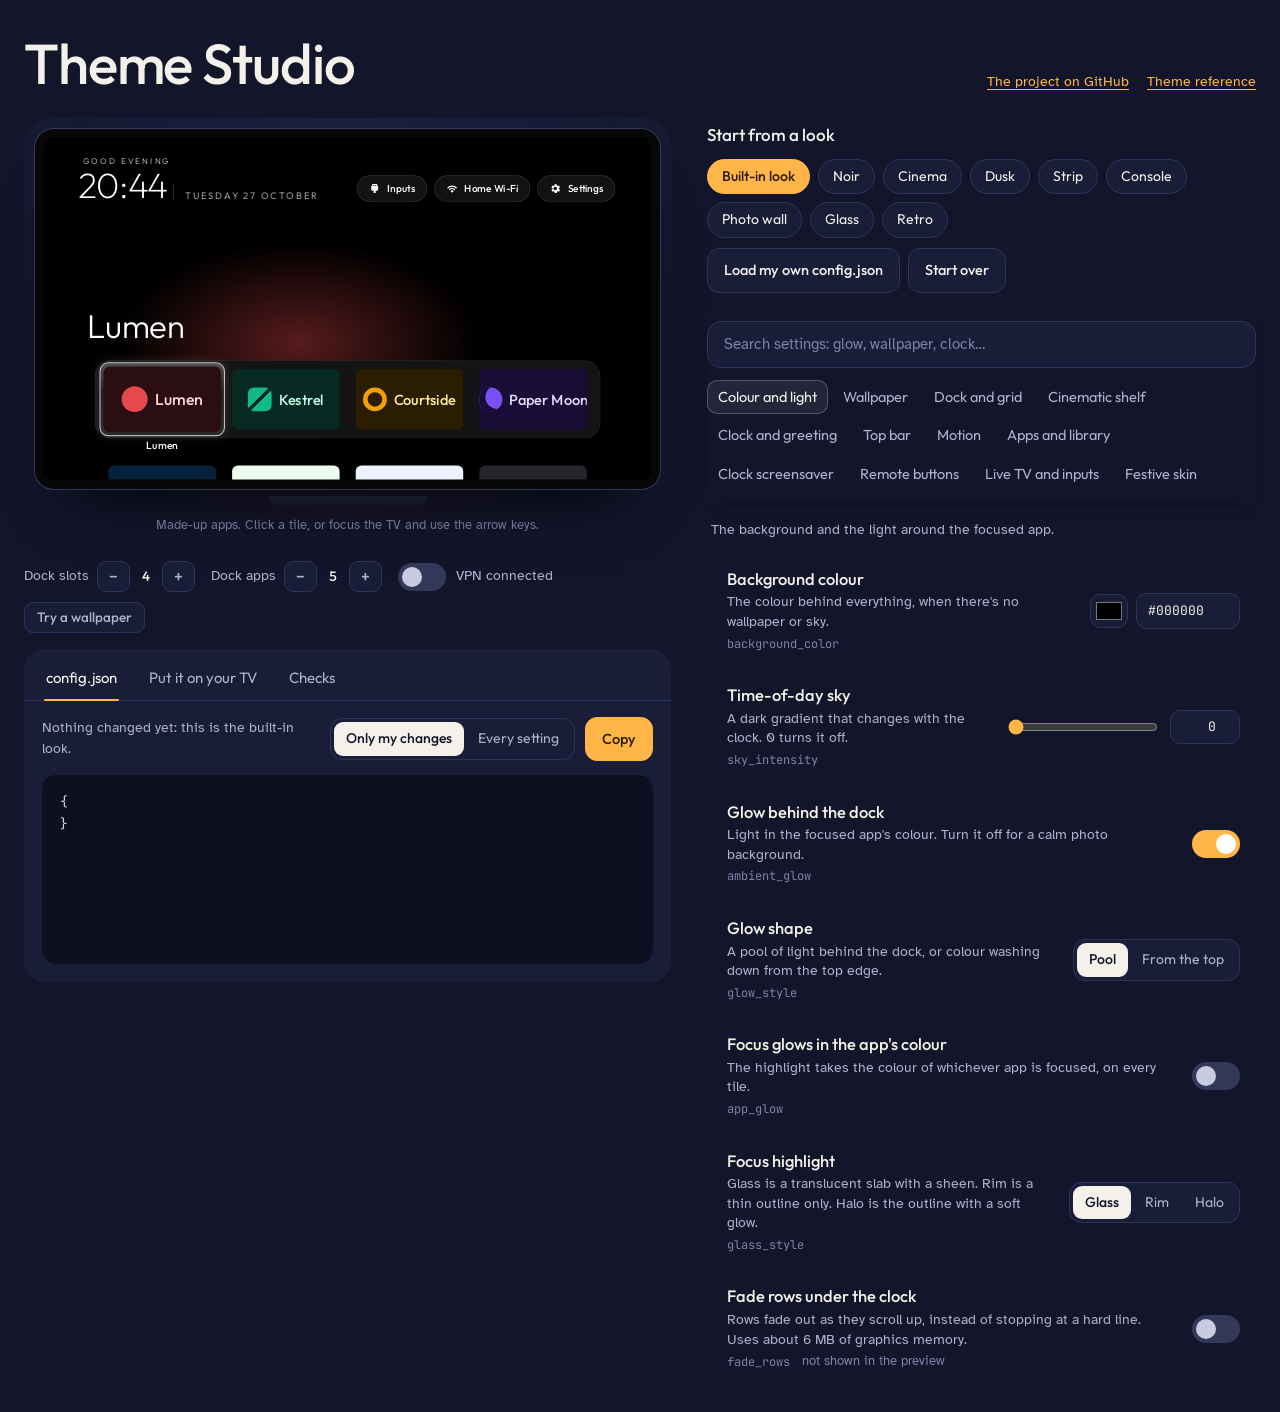
==== commit 89a99ec0: "Bigger TV preview on wide screens; add MIT licence and link-preview tags The pinned left column rese" ====
--- a/index.html
+++ b/index.html
@@ -4,6 +4,12 @@
 <meta charset="utf-8">
 <meta name="viewport" content="width=device-width, initial-scale=1, viewport-fit=cover">
 <title>Theme Studio</title>
+<meta name="description" content="Design a Home screen theme for the Clean Your TV launcher, preview it on a TV, and copy the finished config.json.">
+<meta property="og:type" content="website">
+<meta property="og:url" content="https://tv.atdrv.eu/">
+<meta property="og:title" content="Theme Studio">
+<meta property="og:description" content="Design a Home screen theme for the Clean Your TV launcher, preview it on a TV, and copy the finished config.json.">
+<meta name="theme-color" content="#13152b">
 <meta name="claude:viewport-fit-sides" content="cover">
 <link rel="icon" type="image/svg+xml" href="data:image/svg+xml,%3Csvg xmlns='http://www.w3.org/2000/svg' viewBox='0 0 32 32'%3E%3Crect x='2' y='5' width='28' height='19' rx='3' fill='%2313152b' stroke='%23ffb547' stroke-width='2'/%3E%3Ccircle cx='25' cy='19.5' r='1.6' fill='%23ffb547'/%3E%3Cpath d='M11 28h10' stroke='%23ffb547' stroke-width='2' stroke-linecap='round'/%3E%3C/svg%3E">
 <link rel="preconnect" href="https://fonts.googleapis.com">
@@ -189,7 +195,7 @@
   #copyTop { display: none; }
   .stage { position: sticky; top: calc(env(safe-area-inset-top, 0px) + 18px); height: calc(100vh - 36px); }
   .tvblock { flex: none; }
-  .room { width: min(100%, calc((100vh - 600px) * 1.78 + 40px)); min-width: 360px; margin: 0 auto; padding: 20px 20px 14px; }
+  .room { width: min(100%, calc((100vh - 500px) * 1.78 + 40px)); min-width: 360px; margin: 0 auto; padding: 20px 20px 14px; }
   .card { flex: 1; min-height: 0; }
   .pane { flex: 1; min-height: 0; overflow-y: auto; }
   .pane[data-p="json"] { overflow: hidden; }
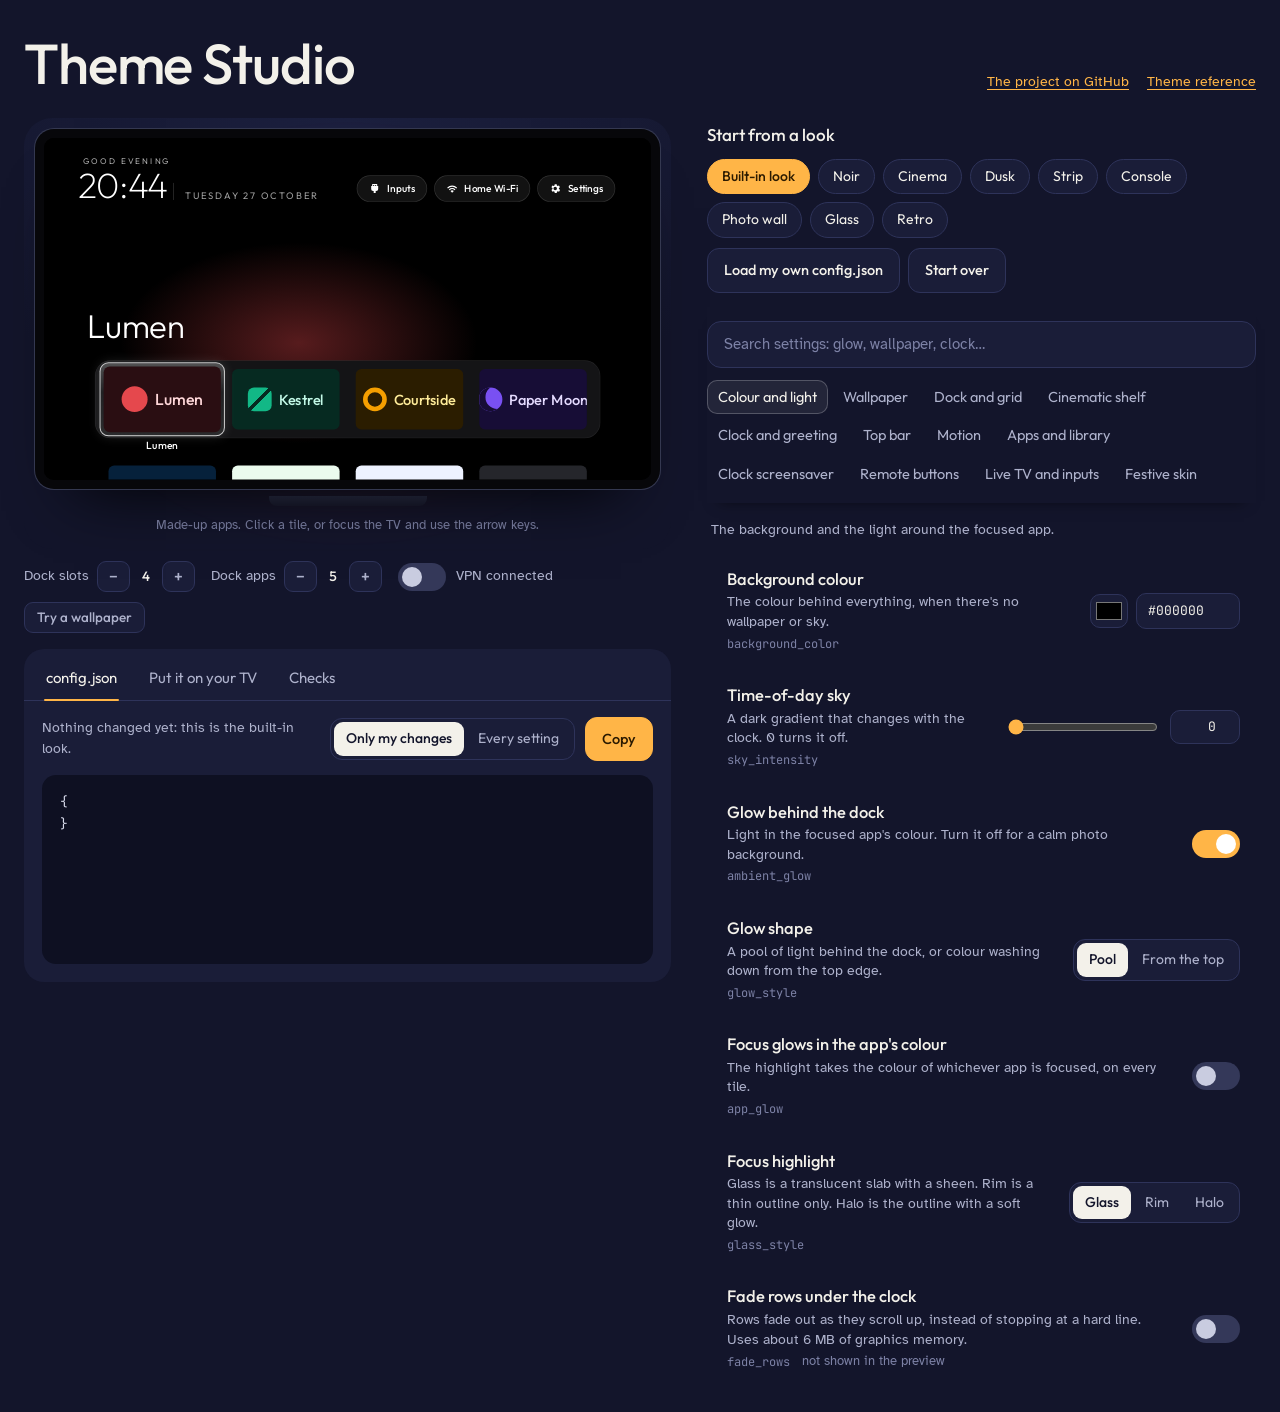
==== commit 9c05905b: "Add SEO and sharing metadata Share image (og-image.png, 1200x630), large Twitter card, canonical URL" ====
--- a/index.html
+++ b/index.html
@@ -9,6 +9,16 @@
 <meta property="og:url" content="https://tv.atdrv.eu/">
 <meta property="og:title" content="Theme Studio">
 <meta property="og:description" content="Design a Home screen theme for the Clean Your TV launcher, preview it on a TV, and copy the finished config.json.">
+<meta property="og:site_name" content="Theme Studio">
+<meta property="og:image" content="https://tv.atdrv.eu/og-image.png">
+<meta property="og:image:width" content="1200">
+<meta property="og:image:height" content="630">
+<meta property="og:image:alt" content="Theme Studio: a TV previewing a Clean Your TV Home screen">
+<meta name="twitter:card" content="summary_large_image">
+<link rel="canonical" href="https://tv.atdrv.eu/">
+<script type="application/ld+json">
+{"@context": "https://schema.org", "@type": "WebApplication", "name": "Theme Studio", "url": "https://tv.atdrv.eu/", "description": "Design a Home screen theme for the Clean Your TV Android TV launcher, preview it on a TV, and copy the finished config.json.", "applicationCategory": "DesignApplication", "operatingSystem": "Any", "browserRequirements": "Requires JavaScript", "isAccessibleForFree": true, "offers": {"@type": "Offer", "price": "0", "priceCurrency": "EUR"}, "image": "https://tv.atdrv.eu/og-image.png"}
+</script>
 <meta name="theme-color" content="#13152b">
 <meta name="claude:viewport-fit-sides" content="cover">
 <link rel="icon" type="image/svg+xml" href="data:image/svg+xml,%3Csvg xmlns='http://www.w3.org/2000/svg' viewBox='0 0 32 32'%3E%3Crect x='2' y='5' width='28' height='19' rx='3' fill='%2313152b' stroke='%23ffb547' stroke-width='2'/%3E%3Ccircle cx='25' cy='19.5' r='1.6' fill='%23ffb547'/%3E%3Cpath d='M11 28h10' stroke='%23ffb547' stroke-width='2' stroke-linecap='round'/%3E%3C/svg%3E">
@@ -560,9 +570,9 @@
       case "b": return typeof x === "boolean";
       case "i": return typeof x === "number" && Math.round(x) === x && x >= d.min && x <= d.max;
       case "e": return d.o.some(function (o) { return o[0] === x; });
-      case "c": return /^#[0-9a-fA-F]{6}$/.test(x) || (!!d.opt && x === "");
+      case "c": return typeof x === "string" && (/^#[0-9a-fA-F]{6}$/.test(x) || (!!d.opt && x === ""));
       case "s": return typeof x === "string";
-      case "d": return x === "" || /^\d{4}-\d{2}-\d{2}$/.test(x);
+      case "d": return typeof x === "string" && (x === "" || /^\d{4}-\d{2}-\d{2}$/.test(x));
       case "l": return Array.isArray(x) && x.every(function (y) { return typeof y === "string"; });
       case "n": return Array.isArray(x) && x.every(function (y) { return typeof y === "number" && Math.round(y) === y && y >= 0; });
       case "j": return typeof x === "object" && !Array.isArray(x);
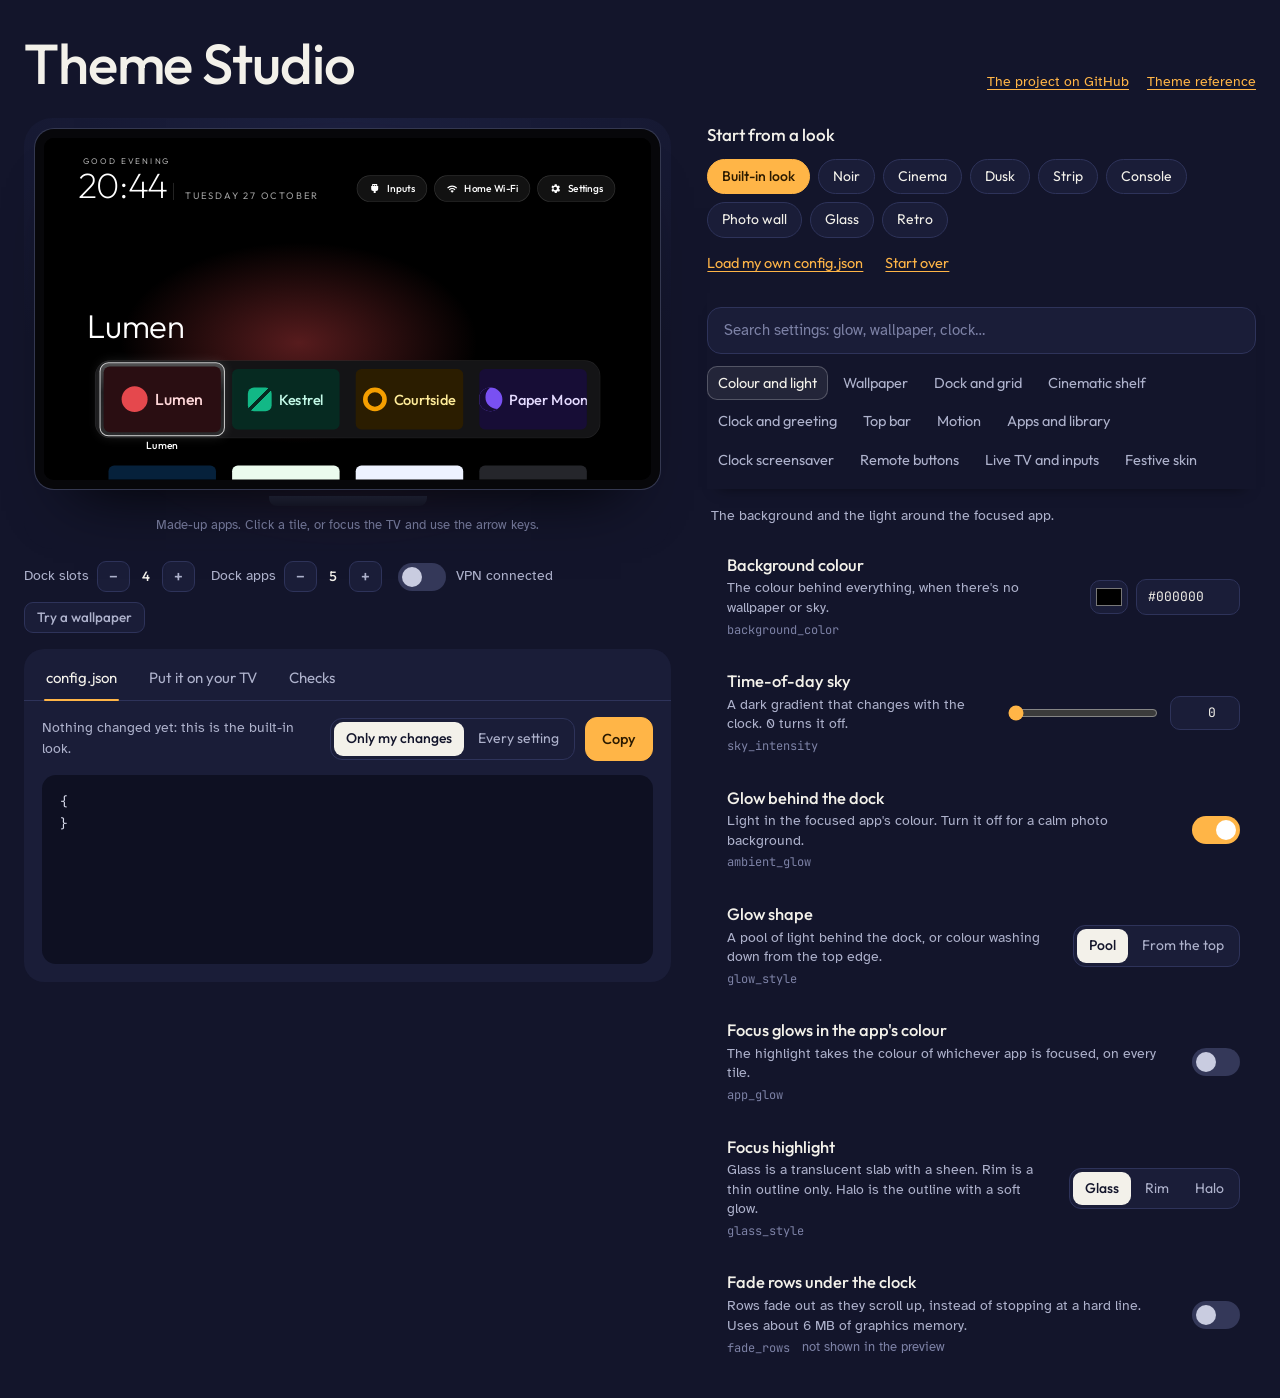
==== commit 8987e578: "One Copy button, in the config.json panel; show Load and Start over as links The extra Copy config.j" ====
--- a/index.html
+++ b/index.html
@@ -135,6 +135,10 @@
 .btn:hover { background: var(--wall-2); }
 .btn.primary { background: var(--led); border-color: var(--led); color: var(--led-ink); }
 .btn.primary:hover { background: #ffc46e; }
+/* Actions next to the looks: links, so they don't read as one more look. */
+.btn.link { border: 0; background: none; padding: 4px 0; color: var(--led); font-weight: 400; text-decoration: underline; text-underline-offset: 3px; }
+.btn.link:hover { background: none; color: #ffc46e; }
+.ownrow.actions { gap: 6px 22px; }
 .tabs { display: flex; flex-wrap: wrap; gap: 4px 4px; }
 .tab { flex: none; border: 0; background: transparent; color: var(--soft); border-radius: 10px; padding: 6px 11px; font-family: var(--font-display); font-size: 14.5px; cursor: pointer; display: inline-flex; gap: 7px; align-items: center; }
 .tab:hover { background: var(--glass); color: var(--ink); }
@@ -202,7 +206,6 @@
    The TV shrinks so the card keeps about 300px; only the code box and the steps scroll inside the card. */
 @media (min-width: 1101px) and (min-height: 700px) {
   body { padding-bottom: 18px; }
-  #copyTop { display: none; }
   .stage { position: sticky; top: calc(env(safe-area-inset-top, 0px) + 18px); height: calc(100vh - 36px); }
   .tvblock { flex: none; }
   .room { width: min(100%, calc((100vh - 500px) * 1.78 + 40px)); min-width: 360px; margin: 0 auto; padding: 20px 20px 14px; }
@@ -351,9 +354,9 @@
       <div class="presets">
         <h2>Start from a look</h2>
         <div class="chips" id="presets"></div>
-        <div class="ownrow">
-          <button class="btn" type="button" id="loadOpen" aria-expanded="false" aria-controls="loadBox">Load my own config.json</button>
-          <button class="btn startover" type="button">Start over</button>
+        <div class="ownrow actions">
+          <button class="btn link" type="button" id="loadOpen" aria-expanded="false" aria-controls="loadBox">Load my own config.json</button>
+          <button class="btn link startover" type="button">Start over</button>
         </div>
         <div class="loadbox" id="loadBox" hidden>
           <p>Paste your theme's config.json, or choose the file. Its settings appear below, ready to edit; anything it leaves out stays at the built-in value.</p>
@@ -369,7 +372,6 @@
       <div class="editor-top">
         <div class="searchrow">
           <input class="search" id="search" type="search" placeholder="Search settings: glow, wallpaper, clock&hellip;" autocomplete="off" aria-label="Search settings">
-          <button class="btn primary" type="button" id="copyTop">Copy config.json</button>
         </div>
         <div class="tabs" id="tabs" role="tablist" aria-label="Setting groups"></div>
       </div>
@@ -741,7 +743,6 @@
     try { navigator.clipboard.writeText(pre._text).then(function () { done("Copied"); }, fallback); } catch (e) { fallback(); }
   }
   $("copyBtn").addEventListener("click", function () { copyJSON(this); });
-  $("copyTop").addEventListener("click", function () { copyJSON(this); });
 
   // ---------- import ----------
   $("loadOpen").addEventListener("click", function () {
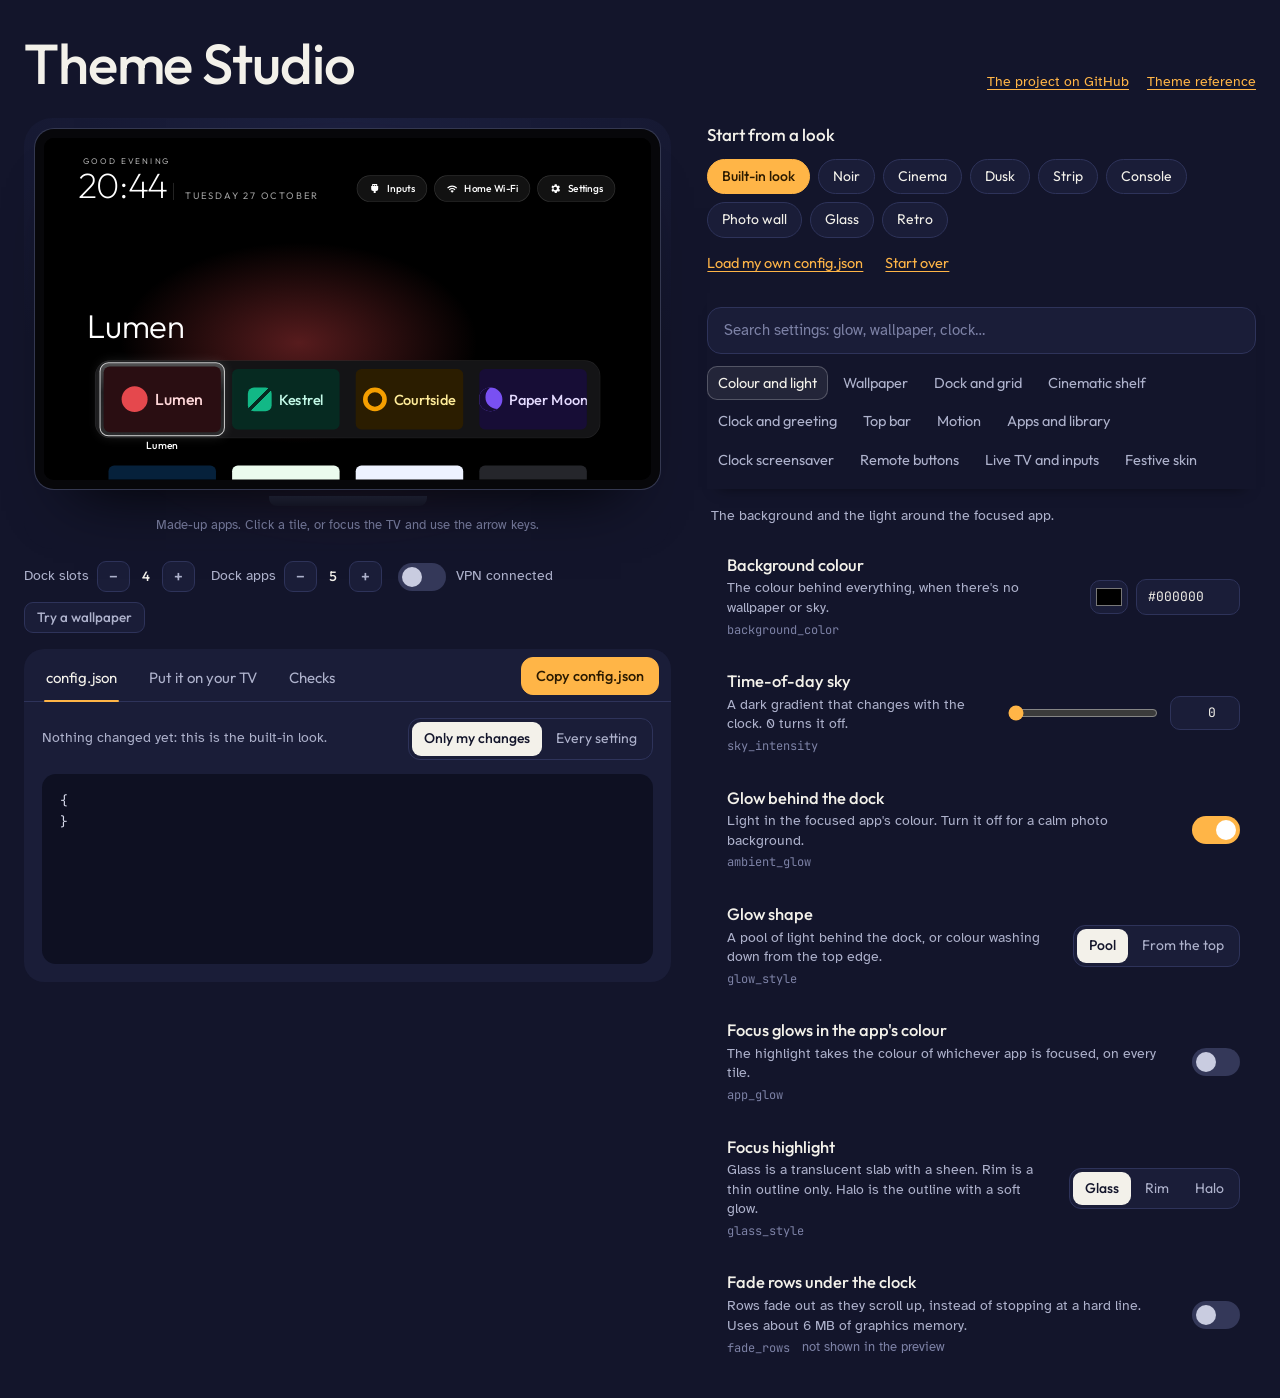
==== commit 5b79880f: "Move Copy config.json into the result panel's tab bar It now shows on all three tabs. Tab styles and" ====
--- a/index.html
+++ b/index.html
@@ -82,10 +82,11 @@
 /* The result card: three tabs, so the file, the steps and the checks are always one click away. */
 .card { background: var(--wall); border-radius: 20px; display: flex; flex-direction: column; min-width: 0; overflow: hidden; }
 .card-tabs { display: flex; gap: 4px; padding: 8px 8px 0; border-bottom: 1px solid var(--edge); flex-wrap: wrap; }
-.card-tabs button { border: 0; background: none; color: var(--soft); font-family: var(--font-display); font-size: 15px; padding: 9px 14px 11px; border-radius: 10px 10px 0 0; cursor: pointer; display: inline-flex; gap: 8px; align-items: center; position: relative; }
-.card-tabs button:hover { color: var(--ink); }
-.card-tabs button.on { color: var(--ink); }
-.card-tabs button.on::after { content: ""; position: absolute; left: 12px; right: 12px; bottom: -1px; height: 2px; border-radius: 2px; background: var(--led); }
+.card-tabs [role="tab"] { border: 0; background: none; color: var(--soft); font-family: var(--font-display); font-size: 15px; padding: 9px 14px 11px; border-radius: 10px 10px 0 0; cursor: pointer; display: inline-flex; gap: 8px; align-items: center; position: relative; }
+.card-tabs [role="tab"]:hover { color: var(--ink); }
+.card-tabs [role="tab"].on { color: var(--ink); }
+.card-tabs [role="tab"].on::after { content: ""; position: absolute; left: 12px; right: 12px; bottom: -1px; height: 2px; border-radius: 2px; background: var(--led); }
+.card-tabs .copy { margin: 0 4px 6px auto; align-self: center; padding: 7px 14px; }
 .card-tabs .n { min-width: 18px; height: 18px; border-radius: 9px; background: var(--warn); color: #2b1300; font-size: 11.5px; font-weight: 600; display: inline-flex; align-items: center; justify-content: center; padding: 0 5px; }
 .pane { padding: 16px 18px 18px; display: flex; flex-direction: column; gap: 14px; min-width: 0; }
 .pane-head { display: flex; flex-wrap: wrap; gap: 10px 16px; align-items: center; justify-content: space-between; }
@@ -316,6 +317,7 @@
           <button type="button" role="tab" data-p="json" class="on" aria-selected="true">config.json</button>
           <button type="button" role="tab" data-p="use" aria-selected="false">Put it on your TV</button>
           <button type="button" role="tab" data-p="checks" aria-selected="false">Checks <span class="n" id="checksN" hidden></span></button>
+          <button class="btn primary copy" type="button" id="copyBtn">Copy config.json</button>
         </div>
 
         <div class="pane" data-p="json" role="tabpanel">
@@ -326,7 +328,6 @@
                 <button type="button" data-mode="changes" class="on">Only my changes</button>
                 <button type="button" data-mode="full">Every setting</button>
               </div>
-              <button class="btn primary" type="button" id="copyBtn">Copy</button>
             </div>
           </div>
           <pre class="json" id="out"></pre>
@@ -1037,9 +1038,9 @@
   function fit() { screen.style.transform = "scale(" + (tv.clientWidth / 1920) + ")"; }
   if (window.ResizeObserver) new ResizeObserver(fit).observe(tv); else window.addEventListener("resize", fit);
 
-  document.querySelectorAll(".card-tabs button").forEach(function (b) {
+  document.querySelectorAll(".card-tabs [role=tab]").forEach(function (b) {
     b.addEventListener("click", function () {
-      document.querySelectorAll(".card-tabs button").forEach(function (x) { var on = x === b; x.classList.toggle("on", on); x.setAttribute("aria-selected", on ? "true" : "false"); });
+      document.querySelectorAll(".card-tabs [role=tab]").forEach(function (x) { var on = x === b; x.classList.toggle("on", on); x.setAttribute("aria-selected", on ? "true" : "false"); });
       document.querySelectorAll(".pane").forEach(function (p) { p.hidden = p.dataset.p !== b.dataset.p; });
     });
   });
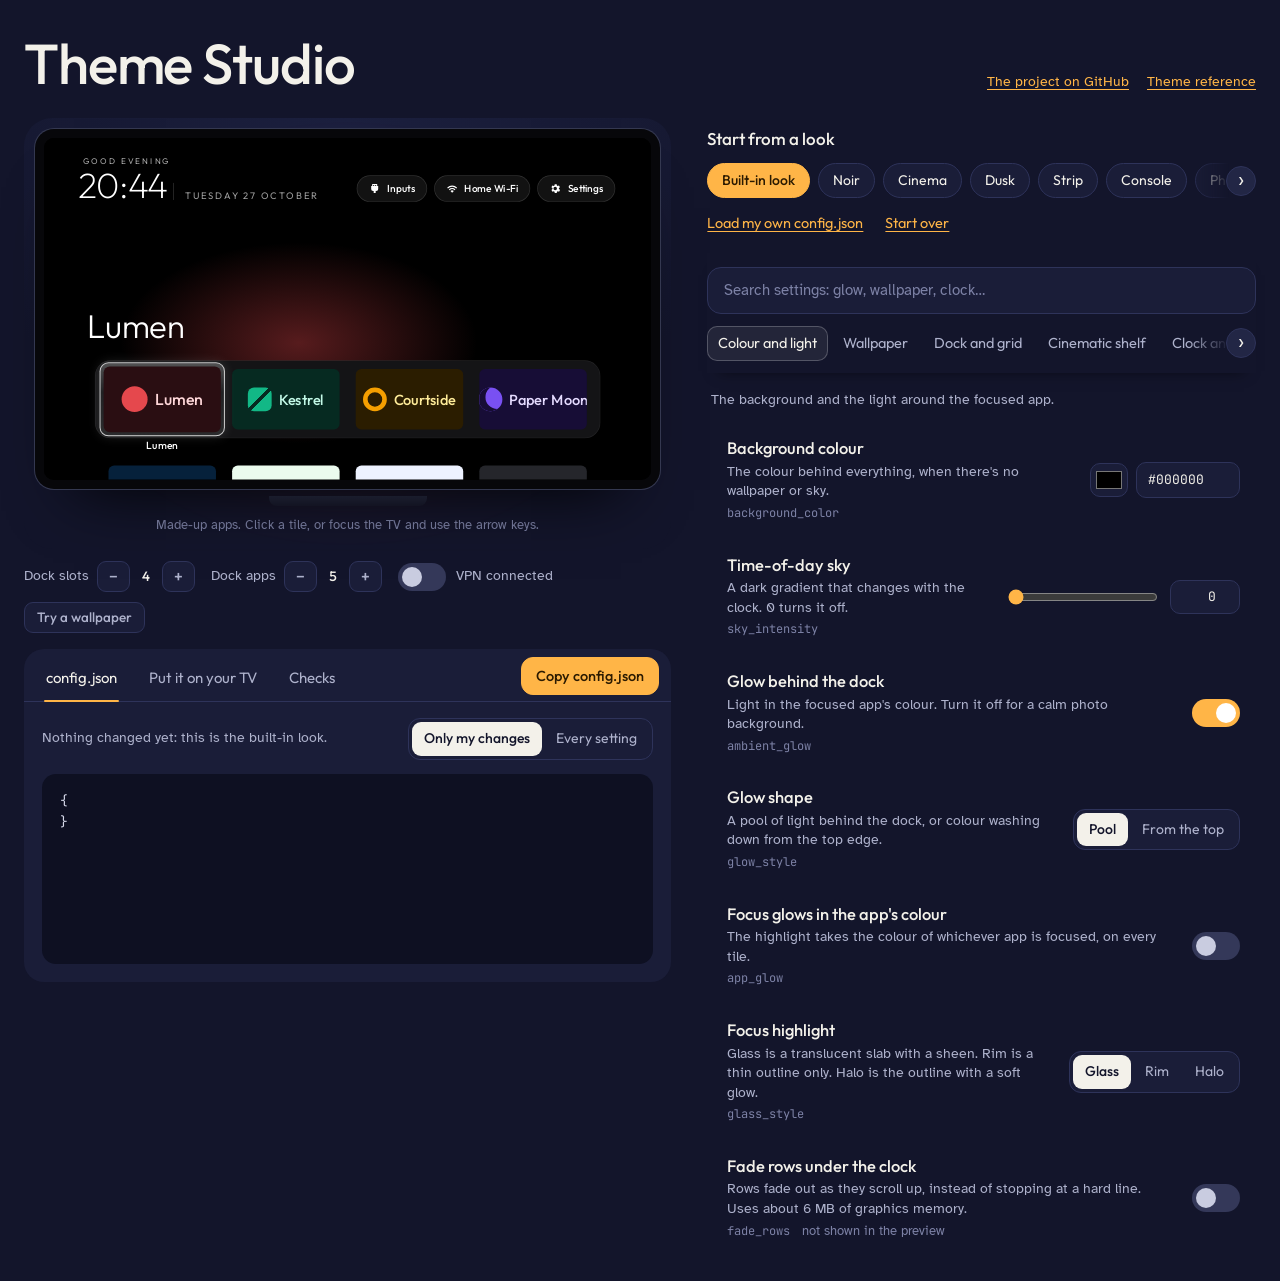
==== commit bb7a45d7: "Calmer settings header: one-line rows with arrows, looks fold away Looks and setting groups each sta" ====
--- a/index.html
+++ b/index.html
@@ -116,7 +116,7 @@
 
 .presets { display: flex; flex-direction: column; gap: 10px; }
 .presets h2, .panel h2 { margin: 0; font-family: var(--font-display); font-weight: 500; font-size: 17px; }
-.chips { display: flex; flex-wrap: wrap; gap: 8px; }
+.chips { display: flex; flex-wrap: nowrap; gap: 8px; }
 .chip { border: 1px solid var(--edge); background: var(--wall); border-radius: 999px; padding: 6px 14px; font-family: var(--font-display); font-size: 14px; cursor: pointer; transition: background .15s, border-color .15s; }
 .chip:hover { background: var(--wall-2); }
 .chip.on { background: var(--led); border-color: var(--led); color: var(--led-ink); font-weight: 500; }
@@ -140,7 +140,23 @@
 .btn.link { border: 0; background: none; padding: 4px 0; color: var(--led); font-weight: 400; text-decoration: underline; text-underline-offset: 3px; }
 .btn.link:hover { background: none; color: #ffc46e; }
 .ownrow.actions { gap: 6px 22px; }
-.tabs { display: flex; flex-wrap: wrap; gap: 4px 4px; }
+.looknow { font-family: var(--font-display); font-size: 15px; color: var(--soft); }
+.looknow b { color: var(--ink); font-weight: 500; }
+/* One-line rows that slide sideways; an arrow shows on each side that has more. */
+.slider { position: relative; min-width: 0; }
+.slider > .tabs, .slider > .chips { overflow-x: auto; scrollbar-width: none; scroll-snap-type: x proximity; padding: 3px; margin: -3px; }
+.slider > .tabs::-webkit-scrollbar, .slider > .chips::-webkit-scrollbar { display: none; }
+.slider > * > * { flex: none; white-space: nowrap; scroll-snap-align: start; scroll-margin-left: 40px; }
+.slider.can-prev > :not(.arrow) { -webkit-mask-image: linear-gradient(90deg, transparent 0, transparent 30px, #000 72px); mask-image: linear-gradient(90deg, transparent 0, transparent 30px, #000 72px); }
+.slider.can-next > :not(.arrow) { -webkit-mask-image: linear-gradient(270deg, transparent 0, transparent 30px, #000 72px); mask-image: linear-gradient(270deg, transparent 0, transparent 30px, #000 72px); }
+.slider.can-prev.can-next > :not(.arrow) { -webkit-mask-image: linear-gradient(90deg, transparent 0, transparent 30px, #000 72px, #000 calc(100% - 72px), transparent calc(100% - 30px)); mask-image: linear-gradient(90deg, transparent 0, transparent 30px, #000 72px, #000 calc(100% - 72px), transparent calc(100% - 30px)); }
+.arrow { position: absolute; top: 50%; transform: translateY(-50%); z-index: 2; width: 30px; height: 30px; border-radius: 50%; border: 1px solid var(--edge); background: var(--wall-2); color: var(--ink); font-size: 18px; line-height: 1; display: none; align-items: center; justify-content: center; cursor: pointer; padding: 0 0 2px; }
+.arrow:hover { background: var(--glass-rim, var(--edge)); }
+.arrow.prev { left: 0; }
+.arrow.next { right: 0; }
+.slider.can-prev .arrow.prev, .slider.can-next .arrow.next { display: inline-flex; }
+.slider.dot-prev .arrow.prev::after, .slider.dot-next .arrow.next::after { content: ""; position: absolute; top: -2px; right: -2px; width: 9px; height: 9px; border-radius: 50%; background: var(--led); box-shadow: 0 0 0 2px var(--night); }
+.tabs { display: flex; flex-wrap: nowrap; gap: 4px; }
 .tab { flex: none; border: 0; background: transparent; color: var(--soft); border-radius: 10px; padding: 6px 11px; font-family: var(--font-display); font-size: 14.5px; cursor: pointer; display: inline-flex; gap: 7px; align-items: center; }
 .tab:hover { background: var(--glass); color: var(--ink); }
 .tab.on { background: var(--glass); color: var(--ink); box-shadow: inset 0 0 0 1px var(--glass-rim); }
@@ -353,9 +369,13 @@
 
     <section class="editor" aria-label="Settings">
       <div class="presets">
-        <h2>Start from a look</h2>
-        <div class="chips" id="presets"></div>
+        <div id="lookPick" class="presets">
+          <h2>Start from a look</h2>
+          <div class="chips" id="presets"></div>
+        </div>
         <div class="ownrow actions">
+          <span id="lookNow" class="looknow" hidden></span>
+          <button class="btn link" type="button" id="lookChange" hidden>Change look</button>
           <button class="btn link" type="button" id="loadOpen" aria-expanded="false" aria-controls="loadBox">Load my own config.json</button>
           <button class="btn link startover" type="button">Start over</button>
         </div>
@@ -582,7 +602,7 @@
     }
     return false;
   }
-  function setKey(k, val) { dropUndo(); if (same(val, DEF[k])) delete state[k]; else state[k] = val; preset = ""; save(); update(k); }
+  function setKey(k, val) { looksOpen = false; dropUndo(); if (same(val, DEF[k])) delete state[k]; else state[k] = val; preset = ""; save(); update(k); }
 
   // ---------- helpers ----------
   function esc(t) { return String(t).replace(/&/g, "&amp;").replace(/</g, "&lt;").replace(/>/g, "&gt;").replace(/"/g, "&quot;"); }
@@ -600,6 +620,7 @@
   function renderList() {
     var q = searchEl.value.trim().toLowerCase();
     tabsEl.querySelectorAll(".tab").forEach(function (b) { var on = !q && b.dataset.g === tab; b.classList.toggle("on", on); b.setAttribute("aria-selected", on ? "true" : "false"); });
+    if (tabsSlider) tabsSlider();
     listEl.innerHTML = "";
     if (q) {
       $("sectionIntro").textContent = "Settings matching “" + searchEl.value.trim() + "”.";
@@ -771,7 +792,7 @@
       if (!same(obj[k], DEF[k])) state[k] = obj[k];
       n++;
     });
-    preset = ""; save(); ORDER.forEach(syncRow); update();
+    preset = ""; lastLook = ""; looksOpen = false; save(); ORDER.forEach(syncRow); update();
     var parts = ["Loaded " + n + " setting" + (n === 1 ? "" : "s") + "."];
     if (xml.length) parts.push("Left out because a theme can't set them: " + xml.join(", ") + ".");
     if (unknown.length) parts.push("Not launcher settings, so ignored: " + unknown.join(", ") + ".");
@@ -793,7 +814,7 @@
         state = {}; preset = "Built-in look"; setStartOver("Undo");
         undoTimer = setTimeout(function () { undoState = null; setStartOver("Start over"); }, 8000);
       }
-      save(); ORDER.forEach(syncRow); update();
+      looksOpen = true; save(); ORDER.forEach(syncRow); update();
     });
   });
 
@@ -1044,7 +1065,54 @@
       document.querySelectorAll(".pane").forEach(function (p) { p.hidden = p.dataset.p !== b.dataset.p; });
     });
   });
-  function update(k) { if (k) syncRow(k); syncTabs(); syncPresets(); renderOut(); renderChecks(); draw(); }
+  // ---------- one-line rows with arrows ----------
+  function slider(row, label) {
+    var wrap = document.createElement("div"); wrap.className = "slider";
+    row.parentNode.insertBefore(wrap, row);
+    function arrow(cls, text, dir) {
+      var a = document.createElement("button"); a.type = "button"; a.className = "arrow " + cls; a.innerHTML = text; a.setAttribute("aria-label", (dir < 0 ? "Earlier " : "More ") + label);
+      a.addEventListener("click", function () { row.scrollBy({ left: dir * (row.clientWidth - 80), behavior: "smooth" }); });
+      return a;
+    }
+    wrap.append(arrow("prev", "&#8249;", -1), row, arrow("next", "&#8250;", 1));
+    // Arrows show only toward more; a dot on one means changed settings are out of view that way.
+    function edges() {
+      var a = row.scrollLeft, b = a + row.clientWidth, x0 = row.offsetLeft, dotL = false, dotR = false;
+      var prev = a > 1, next = b < row.scrollWidth - 1;
+      wrap.classList.toggle("can-prev", prev);
+      wrap.classList.toggle("can-next", next);
+      [].forEach.call(row.children, function (c) {
+        var n = c.querySelector(".n"); if (!n || n.hidden) return;
+        var l = c.offsetLeft - x0, r = l + c.offsetWidth;
+        if (prev && l < a + 30) dotL = true; else if (next && r > b - 30) dotR = true;
+      });
+      wrap.classList.toggle("dot-prev", dotL); wrap.classList.toggle("dot-next", dotR);
+    }
+    // Bring the selected item into view, then update the arrows.
+    function sync() {
+      var on = row.querySelector(".on");
+      if (on) {
+        var l = on.offsetLeft - row.offsetLeft, r = l + on.offsetWidth;
+        if (l < row.scrollLeft + 40) row.scrollLeft = Math.max(0, l - 40);
+        else if (r > row.scrollLeft + row.clientWidth - 40) row.scrollLeft = r - row.clientWidth + 40;
+      }
+      edges();
+    }
+    row.addEventListener("scroll", edges, { passive: true });
+    if (window.ResizeObserver) new ResizeObserver(edges).observe(row); else window.addEventListener("resize", edges);
+    return sync;
+  }
+  var tabsSlider = slider(tabsEl, "setting groups"), looksSlider = slider(presetsEl, "looks");
+
+  var looksOpen = !Object.keys(state).length, lastLook = preset;
+  function syncLooks() {
+    if (preset) lastLook = preset;
+    $("lookPick").hidden = !looksOpen; $("lookNow").hidden = $("lookChange").hidden = looksOpen;
+    var n = Object.keys(state).length, ch = n + " change" + (n === 1 ? "" : "s");
+    $("lookNow").innerHTML = preset ? "Look: <b>" + esc(preset) + "</b>" : lastLook && lastLook !== "Built-in look" ? "Look: <b>" + esc(lastLook) + "</b>, edited (" + ch + ")" : "Look: <b>your own</b>, " + ch;
+  }
+  $("lookChange").addEventListener("click", function () { looksOpen = true; syncLooks(); looksSlider(); });
+  function update(k) { if (k) syncRow(k); syncTabs(); syncPresets(); syncLooks(); tabsSlider(); looksSlider(); renderOut(); renderChecks(); draw(); }
 
   renderList(); fit(); update();
 })();
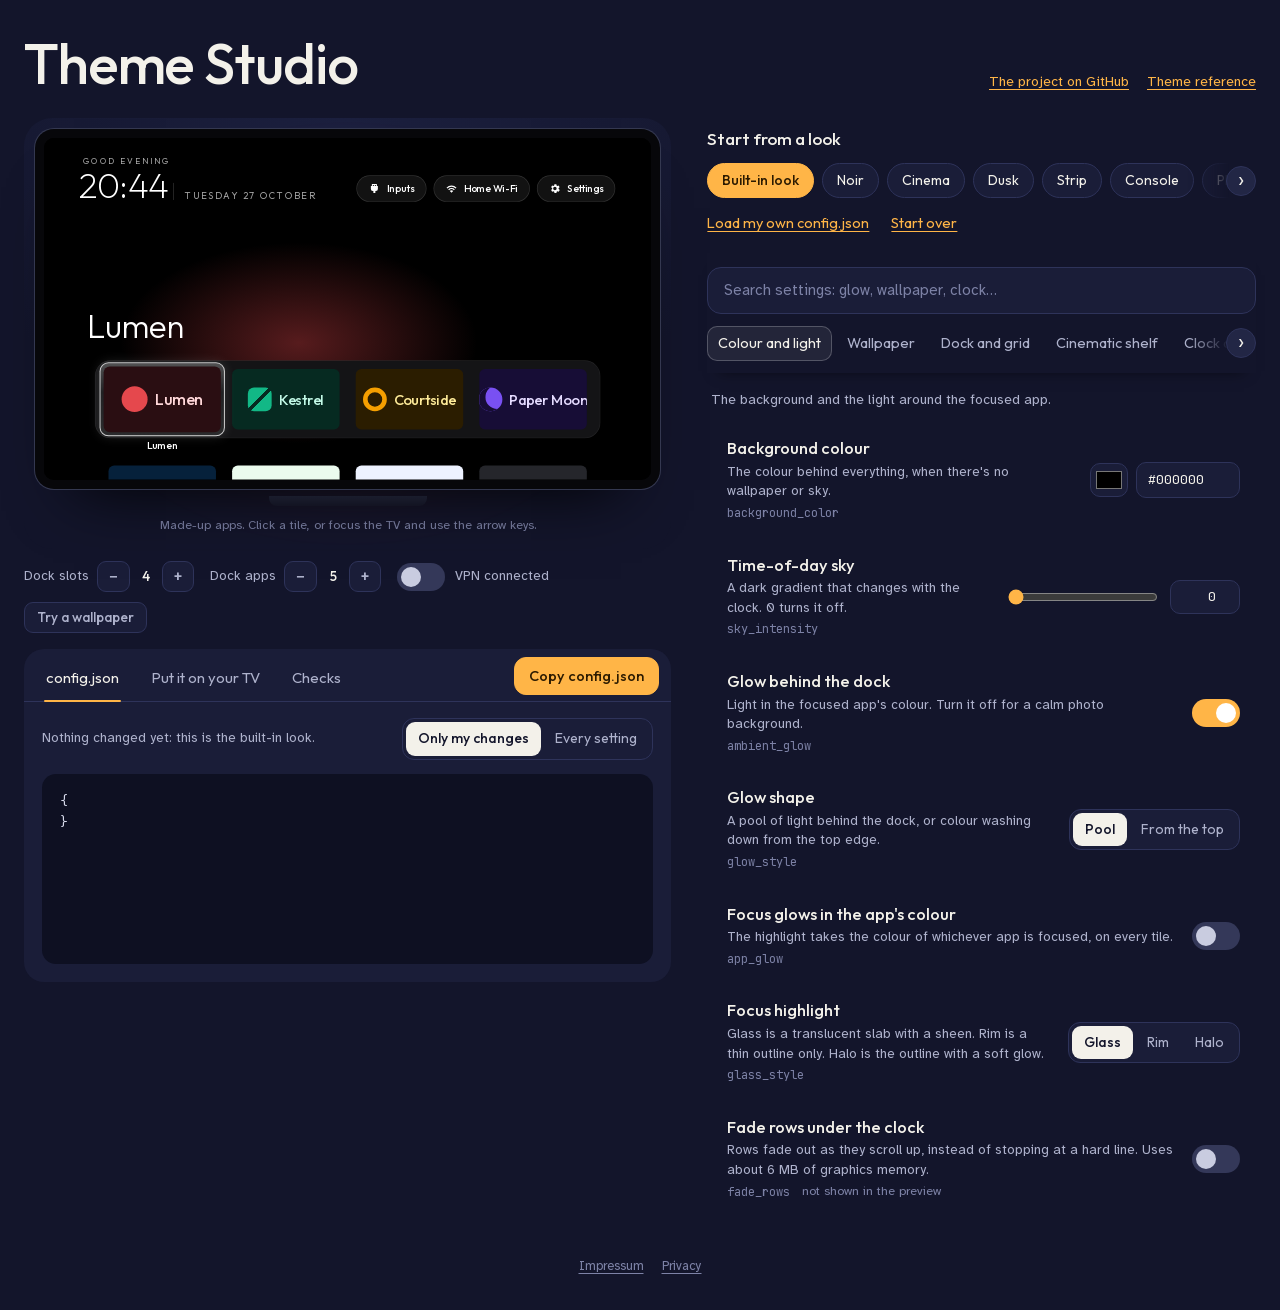
==== commit daf25213: "Impressum, privacy policy and self-hosted fonts Serve Outfit, Atkinson Hyperlegible and JetBrains Mo" ====
--- a/index.html
+++ b/index.html
@@ -22,9 +22,7 @@
 <meta name="theme-color" content="#13152b">
 <meta name="claude:viewport-fit-sides" content="cover">
 <link rel="icon" type="image/svg+xml" href="data:image/svg+xml,%3Csvg xmlns='http://www.w3.org/2000/svg' viewBox='0 0 32 32'%3E%3Crect x='2' y='5' width='28' height='19' rx='3' fill='%2313152b' stroke='%23ffb547' stroke-width='2'/%3E%3Ccircle cx='25' cy='19.5' r='1.6' fill='%23ffb547'/%3E%3Cpath d='M11 28h10' stroke='%23ffb547' stroke-width='2' stroke-linecap='round'/%3E%3C/svg%3E">
-<link rel="preconnect" href="https://fonts.googleapis.com">
-<link rel="preconnect" href="https://fonts.gstatic.com" crossorigin>
-<link rel="stylesheet" href="https://fonts.googleapis.com/css2?family=Outfit:wght@200;300;400;500;600&family=Atkinson+Hyperlegible:wght@400;700&family=JetBrains+Mono:wght@400;500&display=swap">
+<link rel="stylesheet" href="fonts/fonts.css">
 <style>
 /*
   Layout: a living room after dark. Left, the TV on its wall (sticky), lit from behind in the focused app's colour;
@@ -73,6 +71,8 @@
 .brand h1 b { font-weight: 500; }
 .brand p { margin: 0; color: var(--soft); font-size: 16px; }
 .links { display: flex; gap: 18px; flex-wrap: wrap; font-size: 14px; }
+.site-foot { display: flex; gap: 18px; justify-content: center; margin: 40px 0 8px; font-size: 13px; }
+.site-foot a { color: var(--faint); }
 
 /* Main grid */
 .studio { display: grid; grid-template-columns: minmax(0, 1.18fr) minmax(0, 1fr); gap: 36px; align-items: start; }
@@ -400,6 +400,11 @@
       <div class="list" id="list"></div>
     </section>
   </div>
+
+  <footer class="site-foot">
+    <a href="impressum/">Impressum</a>
+    <a href="privacy/">Privacy</a>
+  </footer>
 </div>
 
 <script>
--- a/fonts/fonts.css
+++ b/fonts/fonts.css
@@ -0,0 +1,5 @@
+/* Self-hosted so no page request goes to Google. Latin subsets; see LICENSES.md. */
+@font-face { font-family: "Outfit"; font-style: normal; font-weight: 200 600; font-display: swap; src: url("outfit-200-600-latin.woff2") format("woff2"); }
+@font-face { font-family: "Atkinson Hyperlegible"; font-style: normal; font-weight: 400; font-display: swap; src: url("atkinson-hyperlegible-400-latin.woff2") format("woff2"); }
+@font-face { font-family: "Atkinson Hyperlegible"; font-style: normal; font-weight: 700; font-display: swap; src: url("atkinson-hyperlegible-700-latin.woff2") format("woff2"); }
+@font-face { font-family: "JetBrains Mono"; font-style: normal; font-weight: 400 500; font-display: swap; src: url("jetbrains-mono-400-500-latin.woff2") format("woff2"); }
